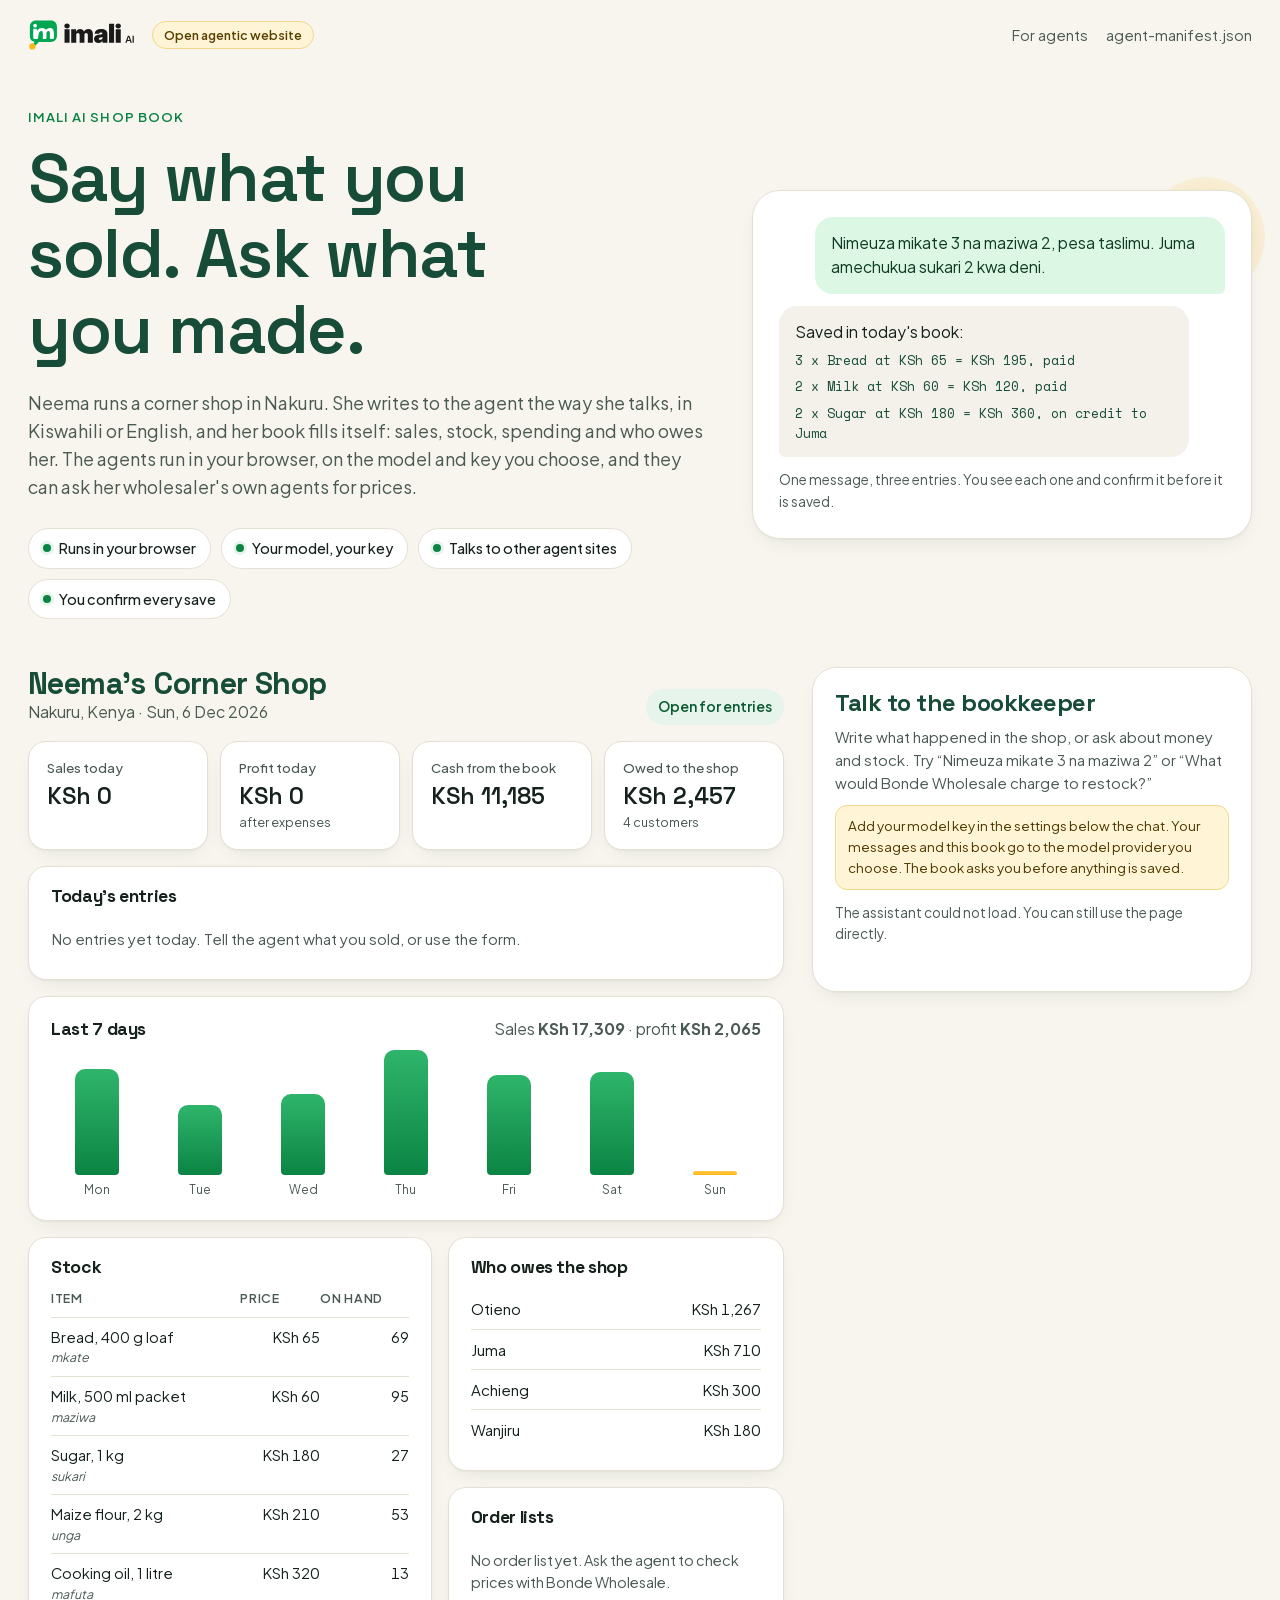
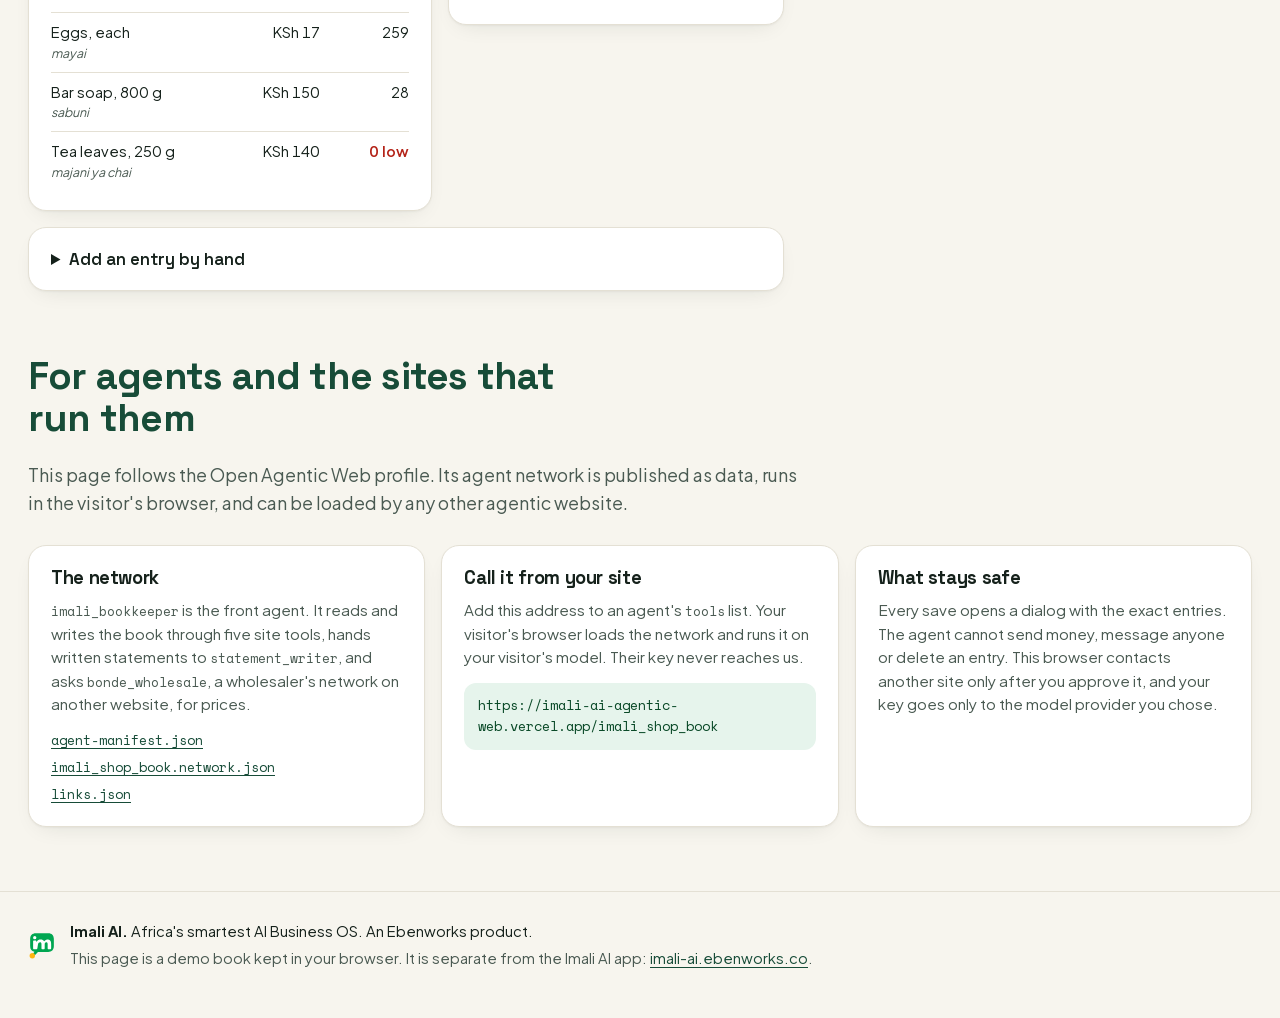
==== shop/index.html @ a7e9853b "Build the shop book and Bonde Wholesale agentic sites, tests and a conformance checker The shop's ne" ====
<!doctype html>
<html lang="en">
<head>
  <meta charset="utf-8">
  <meta name="viewport" content="width=device-width, initial-scale=1">
  <meta name="color-scheme" content="light">
  <meta name="theme-color" content="#F7F5EE">
  <title>Imali AI shop book: an open agentic website</title>
  <meta name="description" content="Keep a shop's book from plain messages in any language. The agents run in your browser with the model key you choose, and can ask other agentic websites for prices.">
  <link rel="icon" href="assets/imali-icon.svg" type="image/svg+xml">
  <link rel="preload" href="assets/fonts/space-grotesk-latin.woff2" as="font" type="font/woff2" crossorigin>
  <link rel="preload" href="assets/fonts/plus-jakarta-sans-latin.woff2" as="font" type="font/woff2" crossorigin>
  <link rel="alternate" type="application/json" href="agent-manifest.json" title="Agent network manifest">
  <link rel="stylesheet" href="styles.css">
  <script type="module" src="view.js"></script>
  <script type="module" src="site.js"></script>
</head>
<body>
  <a class="skip" href="#assistant">Skip to the agent</a>
  <header class="top">
    <a class="brand" href="https://imali-ai.ebenworks.co/" aria-label="Imali AI home">
      <img src="assets/imali-logo-horizontal.svg" alt="Imali AI" width="132" height="36">
    </a>
    <span class="chip chip-gold">Open agentic website</span>
    <nav class="top-links" aria-label="Agent files">
      <a href="#for-agents">For agents</a>
      <a href="agent-manifest.json">agent-manifest.json</a>
    </nav>
  </header>

  <main>
    <section class="hero" aria-labelledby="hero-title">
      <div class="hero-text">
        <p class="eyebrow">Imali AI shop book</p>
        <h1 id="hero-title">Say what you sold. Ask what you made.</h1>
        <p class="lead">Neema runs a corner shop in Nakuru. She writes to the agent the way she talks, in Kiswahili or English, and her book fills itself: sales, stock, spending and who owes her. The agents run in your browser, on the model and key you choose, and they can ask her wholesaler's own agents for prices.</p>
        <ul class="pills" aria-label="How it works">
          <li><span class="dot"></span>Runs in your browser</li>
          <li><span class="dot"></span>Your model, your key</li>
          <li><span class="dot"></span>Talks to other agent sites</li>
          <li><span class="dot"></span>You confirm every save</li>
        </ul>
      </div>
      <figure class="hero-card" aria-label="An example message and the entries it makes">
        <p class="bubble bubble-owner">Nimeuza mikate 3 na maziwa 2, pesa taslimu. Juma amechukua sukari 2 kwa deni.</p>
        <p class="bubble bubble-agent">Saved in today's book:<br>
          <span>3 x Bread at KSh 65 = KSh 195, paid</span>
          <span>2 x Milk at KSh 60 = KSh 120, paid</span>
          <span>2 x Sugar at KSh 180 = KSh 360, on credit to Juma</span>
        </p>
        <figcaption>One message, three entries. You see each one and confirm it before it is saved.</figcaption>
      </figure>
    </section>

    <div class="layout">
      <section id="book" class="book" aria-labelledby="book-title">
        <div class="book-head">
          <div>
            <h2 id="book-title">Neema's Corner Shop</h2>
            <p class="muted">Nakuru, Kenya · <span id="book-date">Today</span></p>
          </div>
          <p class="status" id="book-status" data-state="open">Open for entries</p>
        </div>

        <div class="stats">
          <div class="stat"><span class="label">Sales today</span><strong id="stat-sales">KSh 0</strong></div>
          <div class="stat"><span class="label">Profit today</span><strong id="stat-profit">KSh 0</strong><span class="hint">after expenses</span></div>
          <div class="stat"><span class="label">Cash from the book</span><strong id="stat-cash">KSh 0</strong></div>
          <div class="stat"><span class="label">Owed to the shop</span><strong id="stat-owed">KSh 0</strong><span class="hint" id="stat-owed-who"></span></div>
        </div>
        <a class="jump" href="#assistant">Write to the bookkeeper</a>

        <div class="panel">
          <h3>Today's entries</h3>
          <ol id="entries" class="entries" aria-live="polite"></ol>
        </div>

        <div class="panel week">
          <div class="panel-head">
            <h3>Last 7 days</h3>
            <p class="muted">Sales <strong id="week-total">KSh 0</strong> · profit <strong id="week-profit">KSh 0</strong></p>
          </div>
          <ol id="week-chart" class="chart" aria-label="Sales on each of the last 7 days"></ol>
        </div>

        <div class="split">
          <div class="panel">
            <h3>Stock</h3>
            <table class="stock">
              <thead><tr><th scope="col">Item</th><th scope="col" class="num">Price</th><th scope="col" class="num">On hand</th></tr></thead>
              <tbody id="stock-rows"></tbody>
            </table>
          </div>
          <div class="side">
            <div class="panel">
              <h3>Who owes the shop</h3>
              <ul id="owed" class="owed"></ul>
            </div>
            <div class="panel">
              <h3>Order lists</h3>
              <ul id="orders" class="orders"></ul>
            </div>
          </div>
        </div>

        <details class="panel manual">
          <summary>Add an entry by hand</summary>
          <form id="entry-form" class="entry-form" novalidate>
            <label>Kind
              <select id="f-kind" name="kind">
                <option value="sale">Sale</option>
                <option value="stock_in">Stock in</option>
                <option value="expense">Expense</option>
                <option value="debt_payment">Customer paid back</option>
              </select>
            </label>
            <label data-kinds="sale stock_in">Item <select id="f-item" name="itemId"></select></label>
            <label data-kinds="sale stock_in">Quantity <input id="f-quantity" name="quantity" type="number" min="1" max="1000" inputmode="numeric" value="1"></label>
            <label data-kinds="sale stock_in">Price each, KSh <input id="f-price" name="unitPrice" type="number" min="1" inputmode="numeric" placeholder="List price"></label>
            <label data-kinds="sale debt_payment">Customer <input id="f-customer" name="customer" type="text" maxlength="40" autocomplete="off"></label>
            <label data-kinds="sale" class="check"><input id="f-credit" name="credit" type="checkbox"> On credit</label>
            <label data-kinds="expense">Category <select id="f-category" name="category"></select></label>
            <label data-kinds="expense debt_payment">Amount, KSh <input id="f-amount" name="amount" type="number" min="1" inputmode="numeric"></label>
            <label data-kinds="expense">Note <input id="f-note" name="note" type="text" maxlength="80" autocomplete="off"></label>
            <div class="form-actions">
              <button type="submit" class="button">Save entry</button>
              <button type="button" class="button ghost" id="reset-book">Start over with the sample book</button>
            </div>
            <p id="form-message" class="form-message" role="status"></p>
          </form>
          <p class="muted small">Book version <span id="version">1</span>. The book lives in this browser only.</p>
        </details>
      </section>

      <section id="assistant" class="assistant" aria-labelledby="assistant-heading">
        <div class="assistant-intro">
          <h2 id="assistant-heading">Talk to the bookkeeper</h2>
          <p>Write what happened in the shop, or ask about money and stock. Try “Nimeuza mikate 3 na maziwa 2” or “What would Bonde Wholesale charge to restock?”</p>
          <p class="assistant-note">Add your model key in the settings below the chat. Your messages and this book go to the model provider you choose. The book asks you before anything is saved.</p>
        </div>
        <p id="assistant-status" role="status">Connecting the agent… If this message stays, the agent could not load. The book still works by hand.</p>
        <div id="agent-app">
          <div data-ns-slot="header"></div>
          <div class="assistant-panels">
            <div data-ns-slot="chat"></div>
            <div data-ns-slot="agents"></div>
          </div>
          <div data-ns-slot="settings"></div>
        </div>
      </section>
    </div>

    <section id="for-agents" class="for-agents" aria-labelledby="agents-title">
      <h2 id="agents-title">For agents and the sites that run them</h2>
      <p class="lead">This page follows the Open Agentic Web profile. Its agent network is published as data, runs in the visitor's browser, and can be loaded by any other agentic website.</p>
      <div class="cards">
        <article class="card">
          <h3>The network</h3>
          <p><code>imali_bookkeeper</code> is the front agent. It reads and writes the book through five site tools, hands written statements to <code>statement_writer</code>, and asks <code>bonde_wholesale</code>, a wholesaler's network on another website, for prices.</p>
          <ul class="file-list">
            <li><a href="agent-manifest.json">agent-manifest.json</a></li>
            <li><a href="imali_shop_book.network.json">imali_shop_book.network.json</a></li>
            <li><a href="links.json">links.json</a></li>
          </ul>
        </article>
        <article class="card">
          <h3>Call it from your site</h3>
          <p>Add this address to an agent's <code>tools</code> list. Your visitor's browser loads the network and runs it on your visitor's model. Their key never reaches us.</p>
          <pre class="snippet" id="link-snippet">https://imali-ai-agentic-web.vercel.app/imali_shop_book</pre>
        </article>
        <article class="card">
          <h3>What stays safe</h3>
          <p>Every save opens a dialog with the exact entries. The agent cannot send money, message anyone or delete an entry. This browser contacts another site only after you approve it, and your key goes only to the model provider you chose.</p>
        </article>
      </div>
    </section>
  </main>

  <footer class="foot">
    <img src="assets/imali-icon.svg" alt="" width="28" height="28">
    <p><strong>Imali AI.</strong> Africa's smartest AI Business OS. An Ebenworks product.</p>
    <p class="muted">This page is a demo book kept in your browser. It is separate from the Imali AI app: <a href="https://imali-ai.ebenworks.co/">imali-ai.ebenworks.co</a>.</p>
  </footer>
</body>
</html>
---- shop/styles.css ----
/* Imali AI shop book: light theme only. */
@font-face { font-family: "Plus Jakarta Sans"; src: url("assets/fonts/plus-jakarta-sans-latin.woff2") format("woff2"); font-weight: 200 800; font-display: swap; }
@font-face { font-family: "Space Grotesk"; src: url("assets/fonts/space-grotesk-latin.woff2") format("woff2"); font-weight: 300 700; font-display: swap; }
@font-face { font-family: "Space Mono"; src: url("assets/fonts/space-mono-400-latin.woff2") format("woff2"); font-weight: 400; font-display: swap; }

:root {
  color-scheme: light;
  --paper: #F7F5EE;
  --card: #FFFFFF;
  --ink: #15211B;
  --ink-soft: #4A5A52;
  --deep: #174C38;
  --green: #0B8443;
  --green-tint: #E6F4EC;
  --gold: #FFB612;
  --gold-tint: #FFF4D6;
  --line: #E4E0D4;
  --line-strong: #D3CDBD;
  --red: #B42318;
  --radius: 18px;
  --shadow: 0 1px 2px rgba(21, 33, 27, 0.04), 0 8px 24px -12px rgba(21, 33, 27, 0.14);
  --sans: "Plus Jakarta Sans", system-ui, -apple-system, "Segoe UI", sans-serif;
  --display: "Space Grotesk", "Plus Jakarta Sans", system-ui, sans-serif;
  --mono: "Space Mono", ui-monospace, monospace;
}

* { box-sizing: border-box; }
html { -webkit-text-size-adjust: 100%; }
body { margin: 0; background: var(--paper); color: var(--ink); font: 16px/1.55 var(--sans); }
img { max-width: 100%; }
a { color: var(--deep); text-underline-offset: 3px; }
a:hover { color: var(--green); }
h1, h2, h3 { font-family: var(--display); letter-spacing: -0.02em; line-height: 1.1; margin: 0; }
code, pre { font-family: var(--mono); font-size: 0.86em; }
.muted { color: var(--ink-soft); margin: 0; }
.small { font-size: 0.85rem; }
.skip { position: absolute; left: -9999px; }
.skip:focus { left: 16px; top: 12px; z-index: 10; background: var(--card); padding: 8px 12px; border-radius: 10px; }
:focus-visible { outline: 3px solid var(--gold); outline-offset: 2px; }

.top { display: flex; align-items: center; gap: 14px; max-width: 1280px; margin: 0 auto; padding: 18px 28px; }
.brand img { display: block; height: 34px; width: auto; }
.chip { font: 600 0.78rem/1 var(--sans); padding: 7px 11px; border-radius: 999px; white-space: nowrap; }
.chip-gold { background: var(--gold-tint); color: #5A4100; border: 1px solid #F3D88C; }
.top-links { margin-left: auto; display: flex; gap: 18px; font-size: 0.92rem; }
.top-links a { color: var(--ink-soft); text-decoration: none; }
.top-links a:hover { color: var(--deep); }

main { max-width: 1280px; margin: 0 auto; padding: 0 28px 64px; }

.hero { display: grid; grid-template-columns: minmax(0, 1.15fr) minmax(0, 0.85fr); gap: 48px; align-items: center; padding: 40px 0 48px; }
.eyebrow { font: 600 0.82rem/1 var(--sans); letter-spacing: 0.08em; text-transform: uppercase; color: var(--green); margin: 0 0 16px; }
.hero h1 { font-size: clamp(2.5rem, 5.4vw, 4.6rem); font-weight: 600; color: var(--deep); max-width: 13ch; }
.lead { font-size: 1.12rem; color: var(--ink-soft); max-width: 60ch; margin: 22px 0 0; }
.pills { list-style: none; padding: 0; margin: 28px 0 0; display: flex; flex-wrap: wrap; gap: 10px; }
.pills li { display: flex; align-items: center; gap: 8px; background: var(--card); border: 1px solid var(--line); border-radius: 999px; padding: 8px 14px; font-size: 0.9rem; font-weight: 500; }
.dot { width: 8px; height: 8px; border-radius: 50%; background: var(--green); box-shadow: 0 0 0 3px var(--green-tint); }

.hero-card { margin: 0; background: var(--card); border: 1px solid var(--line); border-radius: 28px; padding: 26px; box-shadow: var(--shadow); position: relative; }
.hero-card::before { content: ""; position: absolute; inset: -14px -14px auto auto; width: 120px; height: 120px; border-radius: 50%; background: radial-gradient(circle, rgba(255, 182, 18, 0.35), rgba(255, 182, 18, 0)); z-index: -1; }
.bubble { margin: 0 0 12px; padding: 14px 16px; border-radius: 18px; font-size: 0.98rem; max-width: 92%; }
.bubble-owner { background: #DCF7E4; border-bottom-right-radius: 6px; margin-left: auto; color: #0F3B24; }
.bubble-agent { background: #F3F1EA; border-bottom-left-radius: 6px; }
.bubble-agent span { display: block; font-family: var(--mono); font-size: 0.82rem; margin-top: 6px; color: var(--deep); }
.hero-card figcaption { font-size: 0.86rem; color: var(--ink-soft); margin-top: 6px; }

.layout { display: grid; grid-template-columns: minmax(0, 1fr) minmax(360px, 440px); gap: 28px; align-items: start; }

.book { display: grid; gap: 16px; }
.book-head { display: flex; justify-content: space-between; align-items: end; gap: 16px; flex-wrap: wrap; }
.book-head h2 { font-size: 1.9rem; color: var(--deep); }
.status { margin: 0; font-weight: 600; font-size: 0.88rem; padding: 7px 12px; border-radius: 999px; background: var(--green-tint); color: #0A5A2F; }
.status[data-state="closed"] { background: #FDECEA; color: var(--red); }

.stats { display: grid; grid-template-columns: repeat(4, minmax(0, 1fr)); gap: 12px; }
.stat { background: var(--card); border: 1px solid var(--line); border-radius: var(--radius); padding: 16px 18px; box-shadow: var(--shadow); display: flex; flex-direction: column; gap: 4px; min-width: 0; }
.stat .label { font-size: 0.82rem; color: var(--ink-soft); font-weight: 500; }
.stat strong { font: 600 1.45rem/1.15 var(--display); color: var(--ink); overflow-wrap: anywhere; }
.stat .hint { font-size: 0.78rem; color: var(--ink-soft); }

.panel { background: var(--card); border: 1px solid var(--line); border-radius: var(--radius); padding: 20px 22px; box-shadow: var(--shadow); min-width: 0; }
.panel h3 { font-size: 1.1rem; margin-bottom: 12px; }
.panel-head { display: flex; justify-content: space-between; align-items: baseline; gap: 12px; flex-wrap: wrap; margin-bottom: 8px; }
.panel-head h3 { margin: 0; }

.entries { list-style: none; margin: 0; padding: 0; display: grid; gap: 2px; max-height: 280px; overflow: auto; }
.entries li { display: grid; grid-template-columns: 52px minmax(0, 1fr); gap: 10px; padding: 9px 0; border-bottom: 1px solid var(--line); font-size: 0.94rem; }
.entries li:last-child { border-bottom: 0; }
.entries .time { font-family: var(--mono); font-size: 0.8rem; color: var(--ink-soft); padding-top: 2px; }
.empty { color: var(--ink-soft); font-size: 0.94rem; list-style: none; }
.entries li.empty { display: block; }

.chart { list-style: none; margin: 8px 0 0; padding: 0; display: grid; grid-template-columns: repeat(7, minmax(0, 1fr)); gap: 10px; height: 150px; align-items: end; }
.chart li { display: flex; flex-direction: column; align-items: center; gap: 6px; height: 100%; justify-content: end; }
.chart .bar { width: 100%; max-width: 44px; height: var(--h); background: linear-gradient(180deg, #2FB56B, var(--green)); border-radius: 10px 10px 4px 4px; }
.chart li:last-child .bar { background: linear-gradient(180deg, #FFC94D, var(--gold)); }
.chart .day { font-size: 0.75rem; color: var(--ink-soft); }

.split { display: grid; grid-template-columns: minmax(0, 1.2fr) minmax(0, 1fr); gap: 16px; align-items: start; }
.side { display: grid; gap: 16px; }
.stock { width: 100%; border-collapse: collapse; font-size: 0.92rem; }
.stock th { text-align: left; font-size: 0.78rem; text-transform: uppercase; letter-spacing: 0.06em; color: var(--ink-soft); font-weight: 600; padding: 0 0 8px; }
.stock td { padding: 8px 0; border-top: 1px solid var(--line); vertical-align: top; }
.stock .name { display: block; }
.stock .local { display: block; font-size: 0.78rem; color: var(--ink-soft); font-style: italic; }
.num { text-align: right; font-variant-numeric: tabular-nums; white-space: nowrap; }
.stock td.low { color: var(--red); font-weight: 600; }

.owed, .orders { list-style: none; margin: 0; padding: 0; }
.owed li { display: flex; justify-content: space-between; padding: 8px 0; border-top: 1px solid var(--line); font-size: 0.94rem; }
.owed li:first-child { border-top: 0; }
.orders > li { padding: 10px 0; border-top: 1px solid var(--line); font-size: 0.9rem; }
.orders > li:first-child { border-top: 0; }
.orders ul { margin: 6px 0; padding-left: 18px; }
.orders .note { font-size: 0.8rem; color: var(--ink-soft); }

.manual summary { cursor: pointer; font: 600 1.05rem var(--display); }
.entry-form { display: grid; grid-template-columns: repeat(2, minmax(0, 1fr)); gap: 12px 16px; margin-top: 16px; }
.entry-form label { display: grid; gap: 6px; font-size: 0.86rem; font-weight: 600; color: var(--ink-soft); }
.entry-form label[hidden] { display: none; }
.entry-form label.check { display: flex; align-items: center; gap: 8px; align-self: end; padding-bottom: 10px; }
.entry-form input, .entry-form select { font: 400 1rem var(--sans); color: var(--ink); padding: 10px 12px; border: 1px solid var(--line-strong); border-radius: 12px; background: #FFFEFB; width: 100%; }
.entry-form input[type="checkbox"] { width: 18px; height: 18px; accent-color: var(--green); }
.form-actions { grid-column: 1 / -1; display: flex; gap: 10px; flex-wrap: wrap; }
.button { font: 600 0.95rem var(--sans); padding: 11px 18px; border-radius: 12px; border: 1px solid var(--green); background: var(--green); color: #FFFFFF; cursor: pointer; }
.button:hover { background: #096E38; }
.button.ghost { background: transparent; color: var(--deep); border-color: var(--line-strong); }
.button.ghost:hover { background: var(--paper); }
.form-message { grid-column: 1 / -1; margin: 0; font-size: 0.92rem; min-height: 1.4em; }
.form-message[data-state="error"] { color: var(--red); }
.form-message[data-state="ok"] { color: #0A5A2F; }

/* The assistant column. */
.assistant { position: sticky; top: 16px; background: var(--card); border: 1px solid var(--line); border-radius: 24px; box-shadow: var(--shadow); padding: 22px; }
.assistant-intro h2 { font-size: 1.5rem; color: var(--deep); }
.assistant-intro p { margin: 10px 0 0; font-size: 0.93rem; color: var(--ink-soft); }
.assistant-note { font-size: 0.84rem !important; background: var(--gold-tint); border: 1px solid #F3D88C; color: #4F3900 !important; padding: 10px 12px; border-radius: 12px; }
#assistant-status { font-size: 0.86rem; color: var(--ink-soft); margin: 12px 0 0; }

#agent-app {
  --ns-font: var(--sans);
  --ns-bg: #FFFFFF;
  --ns-fg: #15211B;
  --ns-primary: #0B8443;
  --ns-accent: #0B8443;
  --ns-border: #E4E0D4;
  --ns-panelbg: #FFFFFF;
  --ns-msgbg: #F3F1EA;
  --ns-muted: #4A5A52;
  margin-top: 12px;
}
.assistant-panels { display: grid; grid-template-columns: minmax(0, 1fr); gap: 12px; margin-top: 12px; }
#agent-app.ns-composed-app [data-ns-slot="chat"] { height: 560px; }
#agent-app .ns-chat { background: var(--ns-bg); }
#agent-app input[type="checkbox"], #agent-app input[type="radio"] { width: auto; }
#agent-app .ns-header { flex-wrap: wrap; }
#agent-app .ns-settings-body label { margin: 4px 0; font-weight: 400; }
#agent-app .ns-w-label { font-family: inherit; }
#agent-app .ns-widget label { margin: 0; }
#agent-app .ns-w-radio label, #agent-app .ns-w-multi label, #agent-app .ns-w-toggle { font-weight: 400; }
#agent-app .ns-w-toggle { font-size: 13px; }
#agent-app button { margin: 0; }
#agent-app .ns-w-choice { color: var(--ns-fg); }
#agent-app .ns-devtoggle:not(.on):hover, #agent-app .ns-modal-close:hover { background: transparent; }
#agent-app .ns-w-choice:disabled:hover { background: #FAFBFC; }

body > dialog h2 { margin: 0 0 12px; font: 600 1.3rem var(--display); color: var(--deep); }
body > dialog button + button { margin-left: 8px; }
.assistant-review { max-width: 600px; width: calc(100% - 32px); max-height: 85vh; overflow: auto; border: 1px solid var(--line); border-radius: 22px; padding: 26px; font: 16px/1.5 var(--sans); color: var(--ink); box-shadow: 0 30px 80px -20px rgba(21, 33, 27, 0.35); }
.assistant-review::backdrop { background: rgba(247, 245, 238, 0.82); backdrop-filter: blur(3px); }
.assistant-review dl { display: grid; grid-template-columns: fit-content(40%) 1fr; gap: 6px 16px; margin: 14px 0; padding: 14px 16px; background: var(--paper); border-radius: 14px; }
.assistant-review dt { font-weight: 600; font-size: 0.9rem; }
.assistant-review dd { margin: 0; overflow-wrap: anywhere; font-size: 0.92rem; }
.assistant-review details { margin: 12px 0 18px; font-size: 0.86rem; }
.assistant-review pre { white-space: pre-wrap; overflow-wrap: anywhere; background: var(--paper); padding: 10px; border-radius: 10px; }
.assistant-review button { font: 600 0.95rem var(--sans); padding: 11px 18px; border-radius: 12px; border: 1px solid var(--green); background: var(--green); color: #FFFFFF; cursor: pointer; }
.assistant-review .assistant-decline { background: transparent; color: var(--deep); border: 1px solid var(--line-strong); }

.for-agents { margin-top: 64px; }
.for-agents h2 { font-size: clamp(1.7rem, 3vw, 2.4rem); color: var(--deep); max-width: 22ch; }
.cards { display: grid; grid-template-columns: repeat(3, minmax(0, 1fr)); gap: 16px; margin-top: 28px; }
.card { background: var(--card); border: 1px solid var(--line); border-radius: var(--radius); padding: 22px; box-shadow: var(--shadow); min-width: 0; }
.card h3 { font-size: 1.15rem; margin-bottom: 10px; }
.card p { margin: 0; color: var(--ink-soft); font-size: 0.95rem; }
.file-list { margin: 14px 0 0; padding: 0; list-style: none; display: grid; gap: 6px; font-family: var(--mono); font-size: 0.84rem; }
.snippet { margin: 14px 0 0; padding: 12px 14px; background: var(--green-tint); color: #0A4A28; border-radius: 12px; white-space: pre-wrap; overflow-wrap: anywhere; }

.foot { max-width: 1280px; margin: 0 auto; padding: 28px 28px 48px; border-top: 1px solid var(--line); display: grid; grid-template-columns: auto 1fr; gap: 4px 14px; align-items: center; font-size: 0.92rem; }
.foot img { grid-row: span 2; }
.foot p { margin: 0; }

.jump { display: none; }
@media (max-width: 1080px) {
  .jump { display: block; text-align: center; font-weight: 600; padding: 13px 16px; border-radius: 14px; background: var(--green); color: #FFFFFF; text-decoration: none; }
  .jump:hover { color: #FFFFFF; background: #096E38; }
  .layout { grid-template-columns: minmax(0, 1fr); }
  .assistant { position: static; }
  .cards { grid-template-columns: minmax(0, 1fr); }
}
@media (max-width: 760px) {
  .top { padding: 14px 18px; flex-wrap: wrap; }
  .top-links { display: none; }
  main { padding: 0 16px 48px; }
  .hero { grid-template-columns: minmax(0, 1fr); gap: 28px; padding: 16px 0 32px; }
  .lead { font-size: 1.02rem; }
  .stats { grid-template-columns: repeat(2, minmax(0, 1fr)); }
  .split { grid-template-columns: minmax(0, 1fr); }
  .entry-form { grid-template-columns: minmax(0, 1fr); }
  .assistant { padding: 18px 16px; border-radius: 20px; }
  #agent-app.ns-composed-app [data-ns-slot="chat"] { height: 520px; }
  .foot { padding: 24px 16px 40px; }
}
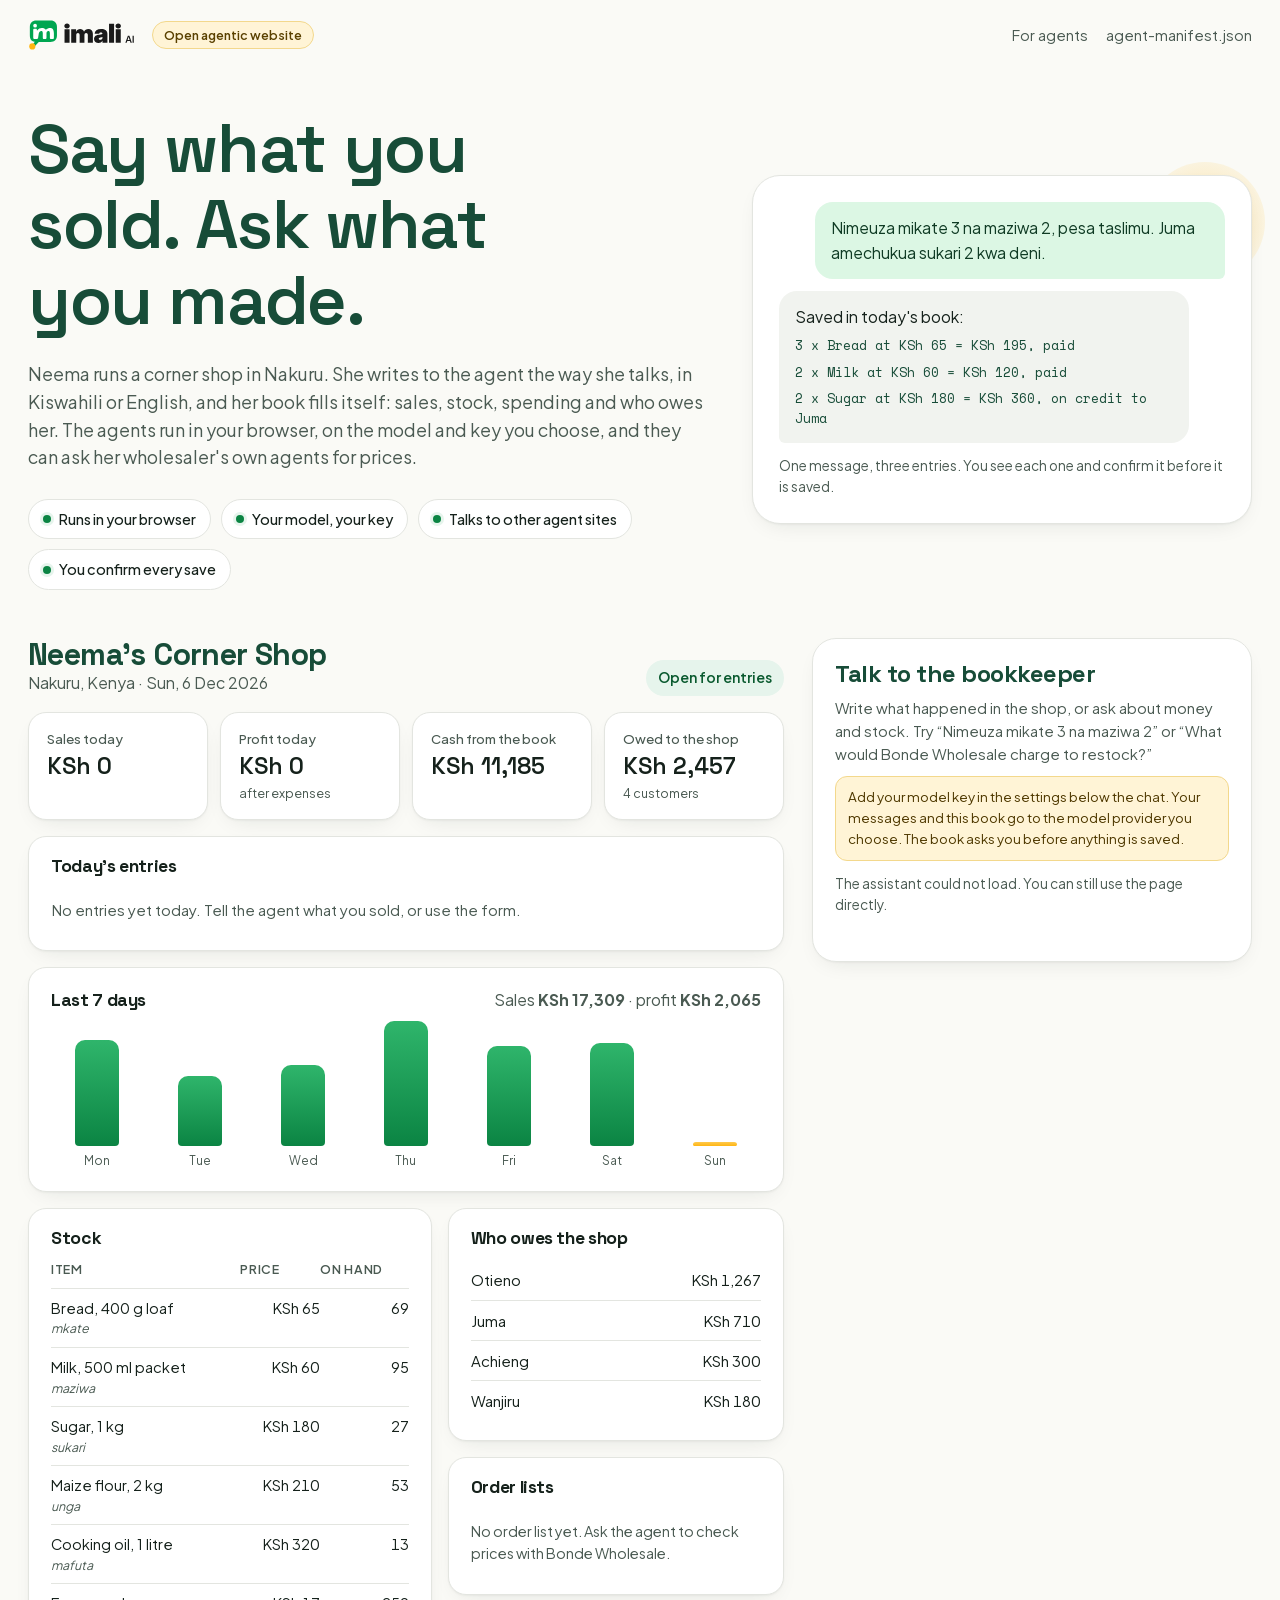
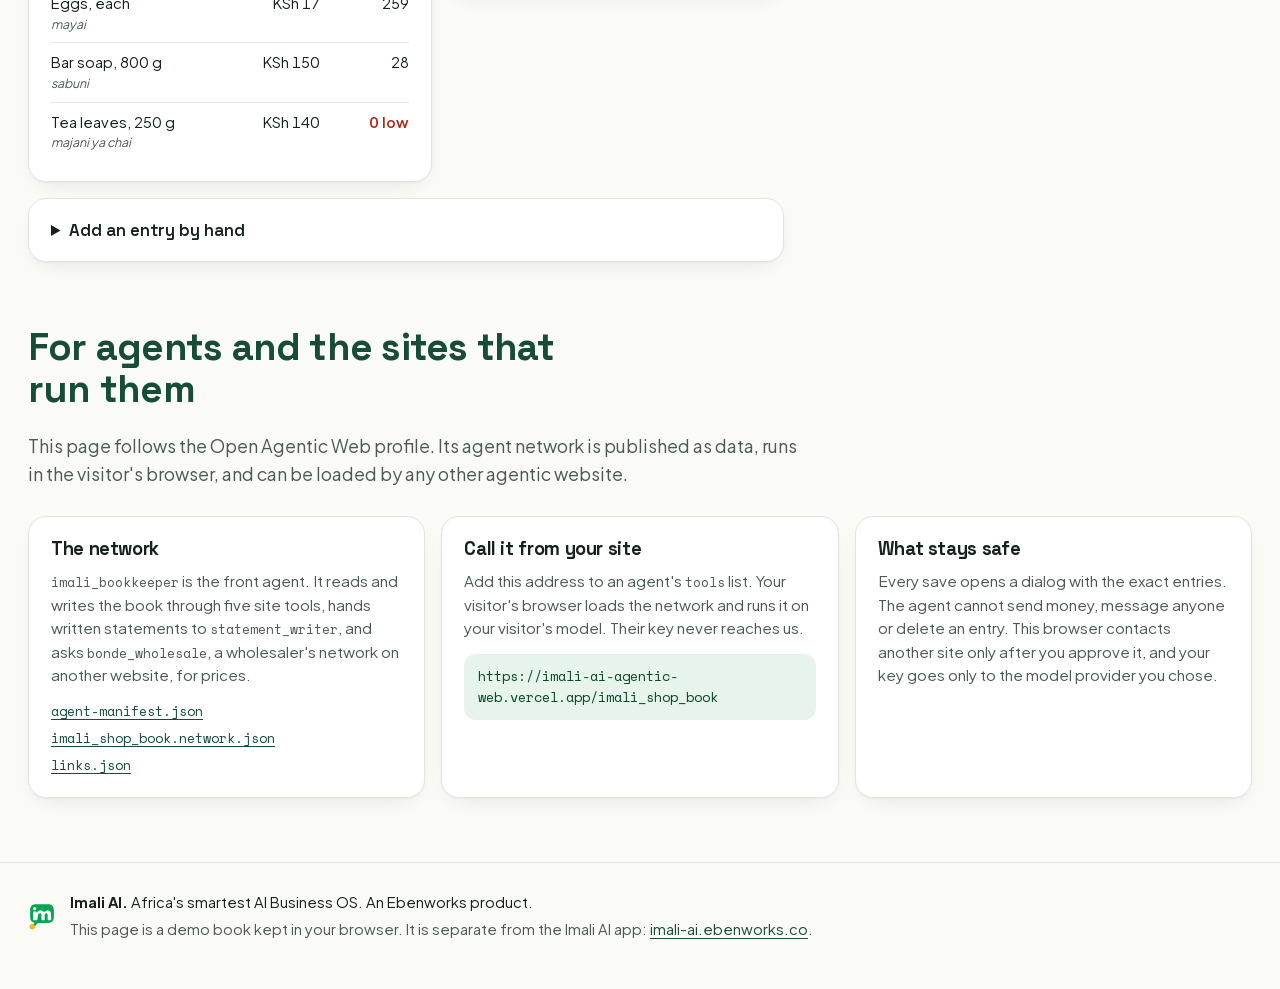
==== commit 718b9e2a: "Shop page on the brand book's paper (#FAFAF6) with neutral lines, and no label above the headline" ====
--- a/shop/index.html
+++ b/shop/index.html
@@ -4,7 +4,7 @@
   <meta charset="utf-8">
   <meta name="viewport" content="width=device-width, initial-scale=1">
   <meta name="color-scheme" content="light">
-  <meta name="theme-color" content="#F7F5EE">
+  <meta name="theme-color" content="#FAFAF6">
   <title>Imali AI shop book: an open agentic website</title>
   <meta name="description" content="Keep a shop's book from plain messages in any language. The agents run in your browser with the model key you choose, and can ask other agentic websites for prices.">
   <link rel="icon" href="assets/imali-icon.svg" type="image/svg+xml">
@@ -31,7 +31,6 @@
   <main>
     <section class="hero" aria-labelledby="hero-title">
       <div class="hero-text">
-        <p class="eyebrow">Imali AI shop book</p>
         <h1 id="hero-title">Say what you sold. Ask what you made.</h1>
         <p class="lead">Neema runs a corner shop in Nakuru. She writes to the agent the way she talks, in Kiswahili or English, and her book fills itself: sales, stock, spending and who owes her. The agents run in your browser, on the model and key you choose, and they can ask her wholesaler's own agents for prices.</p>
         <ul class="pills" aria-label="How it works">
--- a/shop/styles.css
+++ b/shop/styles.css
@@ -5,7 +5,7 @@
 
 :root {
   color-scheme: light;
-  --paper: #F7F5EE;
+  --paper: #FAFAF6;
   --card: #FFFFFF;
   --ink: #15211B;
   --ink-soft: #4A5A52;
@@ -14,8 +14,8 @@
   --green-tint: #E6F4EC;
   --gold: #FFB612;
   --gold-tint: #FFF4D6;
-  --line: #E4E0D4;
-  --line-strong: #D3CDBD;
+  --line: #E3E5E0;
+  --line-strong: #CDD1CA;
   --red: #B42318;
   --radius: 18px;
   --shadow: 0 1px 2px rgba(21, 33, 27, 0.04), 0 8px 24px -12px rgba(21, 33, 27, 0.14);
@@ -49,7 +49,6 @@
 main { max-width: 1280px; margin: 0 auto; padding: 0 28px 64px; }
 
 .hero { display: grid; grid-template-columns: minmax(0, 1.15fr) minmax(0, 0.85fr); gap: 48px; align-items: center; padding: 40px 0 48px; }
-.eyebrow { font: 600 0.82rem/1 var(--sans); letter-spacing: 0.08em; text-transform: uppercase; color: var(--green); margin: 0 0 16px; }
 .hero h1 { font-size: clamp(2.5rem, 5.4vw, 4.6rem); font-weight: 600; color: var(--deep); max-width: 13ch; }
 .lead { font-size: 1.12rem; color: var(--ink-soft); max-width: 60ch; margin: 22px 0 0; }
 .pills { list-style: none; padding: 0; margin: 28px 0 0; display: flex; flex-wrap: wrap; gap: 10px; }
@@ -60,7 +59,7 @@
 .hero-card::before { content: ""; position: absolute; inset: -14px -14px auto auto; width: 120px; height: 120px; border-radius: 50%; background: radial-gradient(circle, rgba(255, 182, 18, 0.35), rgba(255, 182, 18, 0)); z-index: -1; }
 .bubble { margin: 0 0 12px; padding: 14px 16px; border-radius: 18px; font-size: 0.98rem; max-width: 92%; }
 .bubble-owner { background: #DCF7E4; border-bottom-right-radius: 6px; margin-left: auto; color: #0F3B24; }
-.bubble-agent { background: #F3F1EA; border-bottom-left-radius: 6px; }
+.bubble-agent { background: #F1F3EF; border-bottom-left-radius: 6px; }
 .bubble-agent span { display: block; font-family: var(--mono); font-size: 0.82rem; margin-top: 6px; color: var(--deep); }
 .hero-card figcaption { font-size: 0.86rem; color: var(--ink-soft); margin-top: 6px; }
 
@@ -119,7 +118,7 @@
 .entry-form label { display: grid; gap: 6px; font-size: 0.86rem; font-weight: 600; color: var(--ink-soft); }
 .entry-form label[hidden] { display: none; }
 .entry-form label.check { display: flex; align-items: center; gap: 8px; align-self: end; padding-bottom: 10px; }
-.entry-form input, .entry-form select { font: 400 1rem var(--sans); color: var(--ink); padding: 10px 12px; border: 1px solid var(--line-strong); border-radius: 12px; background: #FFFEFB; width: 100%; }
+.entry-form input, .entry-form select { font: 400 1rem var(--sans); color: var(--ink); padding: 10px 12px; border: 1px solid var(--line-strong); border-radius: 12px; background: #FFFFFF; width: 100%; }
 .entry-form input[type="checkbox"] { width: 18px; height: 18px; accent-color: var(--green); }
 .form-actions { grid-column: 1 / -1; display: flex; gap: 10px; flex-wrap: wrap; }
 .button { font: 600 0.95rem var(--sans); padding: 11px 18px; border-radius: 12px; border: 1px solid var(--green); background: var(--green); color: #FFFFFF; cursor: pointer; }
@@ -143,9 +142,9 @@
   --ns-fg: #15211B;
   --ns-primary: #0B8443;
   --ns-accent: #0B8443;
-  --ns-border: #E4E0D4;
+  --ns-border: #E3E5E0;
   --ns-panelbg: #FFFFFF;
-  --ns-msgbg: #F3F1EA;
+  --ns-msgbg: #F1F3EF;
   --ns-muted: #4A5A52;
   margin-top: 12px;
 }
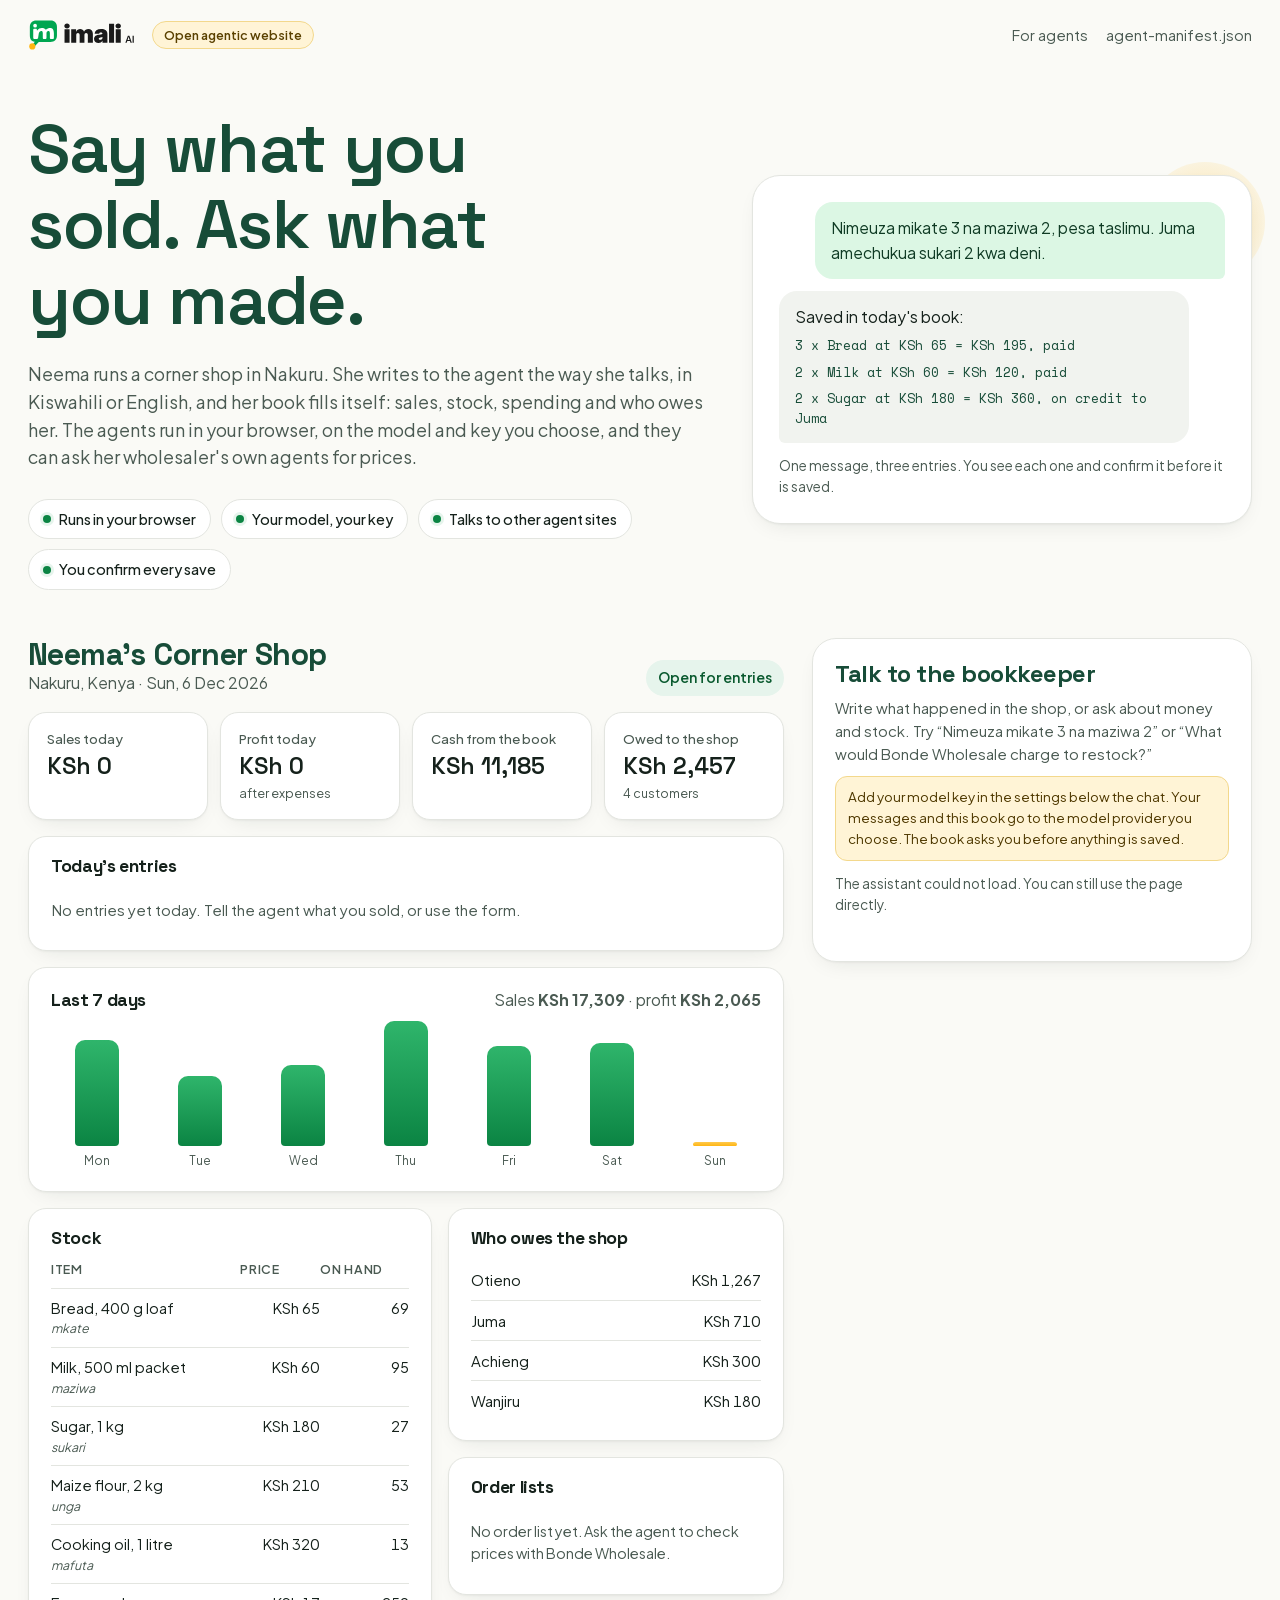
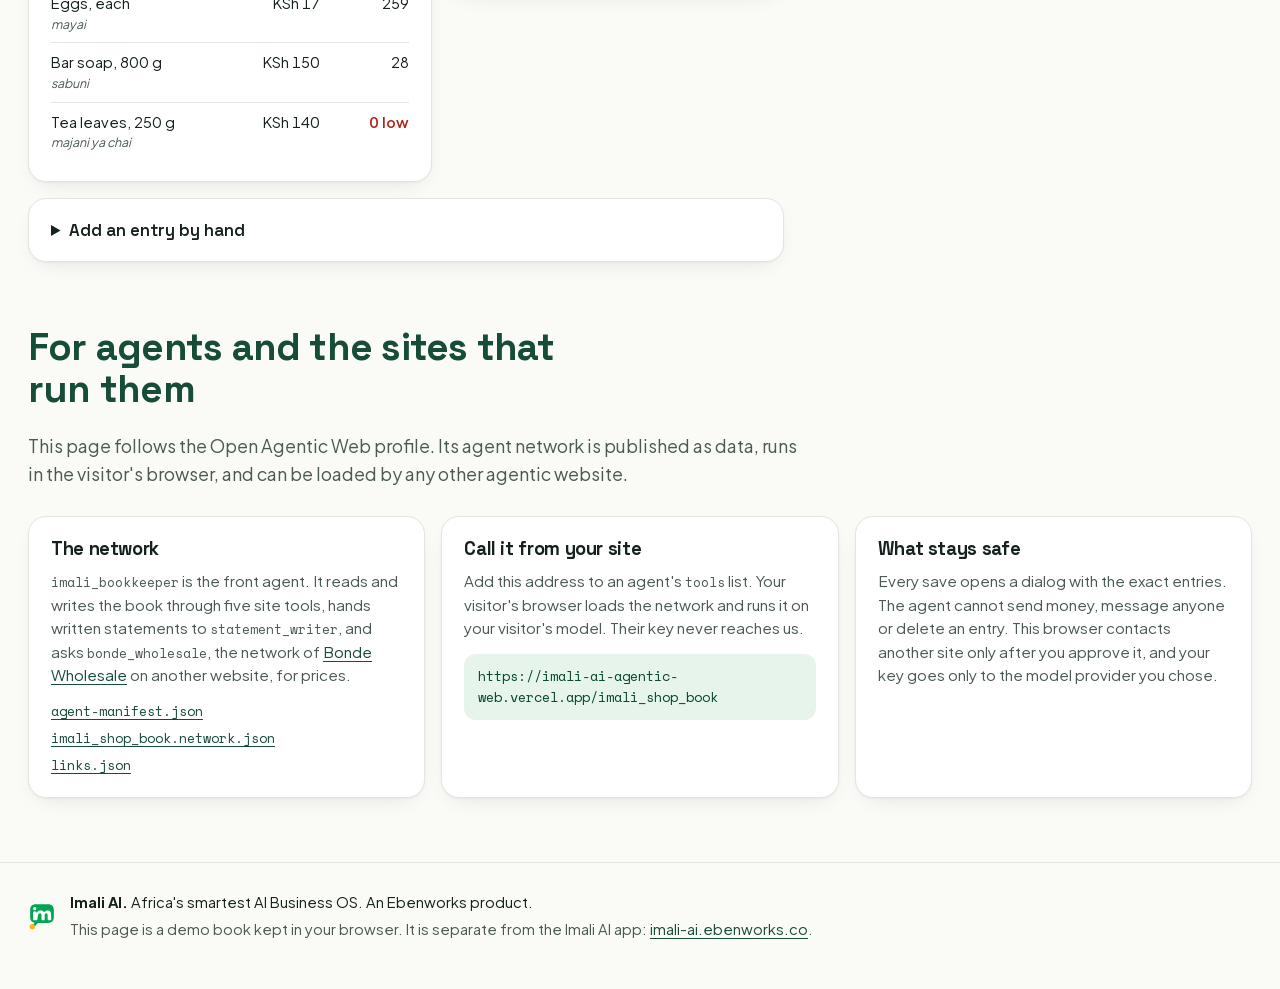
==== commit 17fbe5af: "Move to the challenge's 13 Nov runtime and linking: partner named by URL, peer and partner rules, ac" ====
--- a/shop/index.html
+++ b/shop/index.html
@@ -155,7 +155,7 @@
       <div class="cards">
         <article class="card">
           <h3>The network</h3>
-          <p><code>imali_bookkeeper</code> is the front agent. It reads and writes the book through five site tools, hands written statements to <code>statement_writer</code>, and asks <code>bonde_wholesale</code>, a wholesaler's network on another website, for prices.</p>
+          <p><code>imali_bookkeeper</code> is the front agent. It reads and writes the book through five site tools, hands written statements to <code>statement_writer</code>, and asks <code>bonde_wholesale</code>, the network of <a href="https://imali-ai-agentic-supplier.vercel.app/" data-partner="bonde_wholesale">Bonde Wholesale</a> on another website, for prices.</p>
           <ul class="file-list">
             <li><a href="agent-manifest.json">agent-manifest.json</a></li>
             <li><a href="imali_shop_book.network.json">imali_shop_book.network.json</a></li>
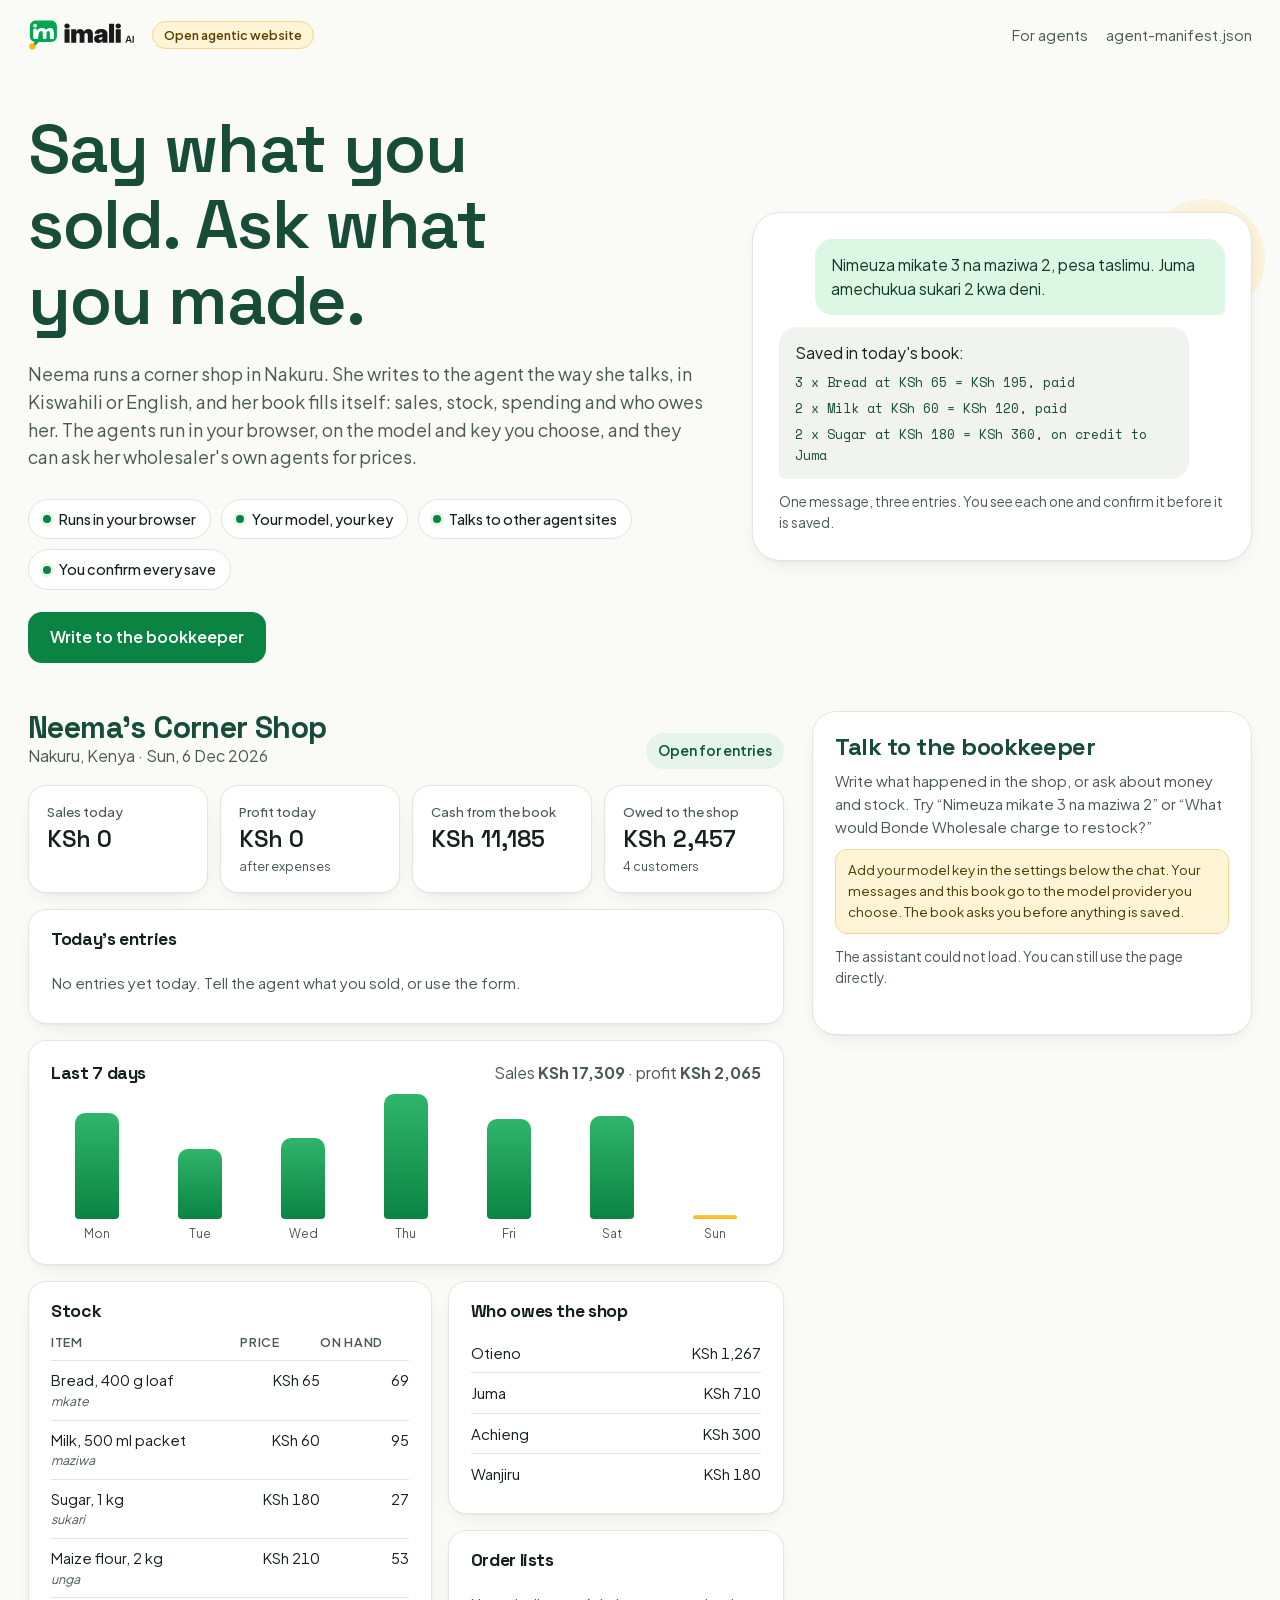
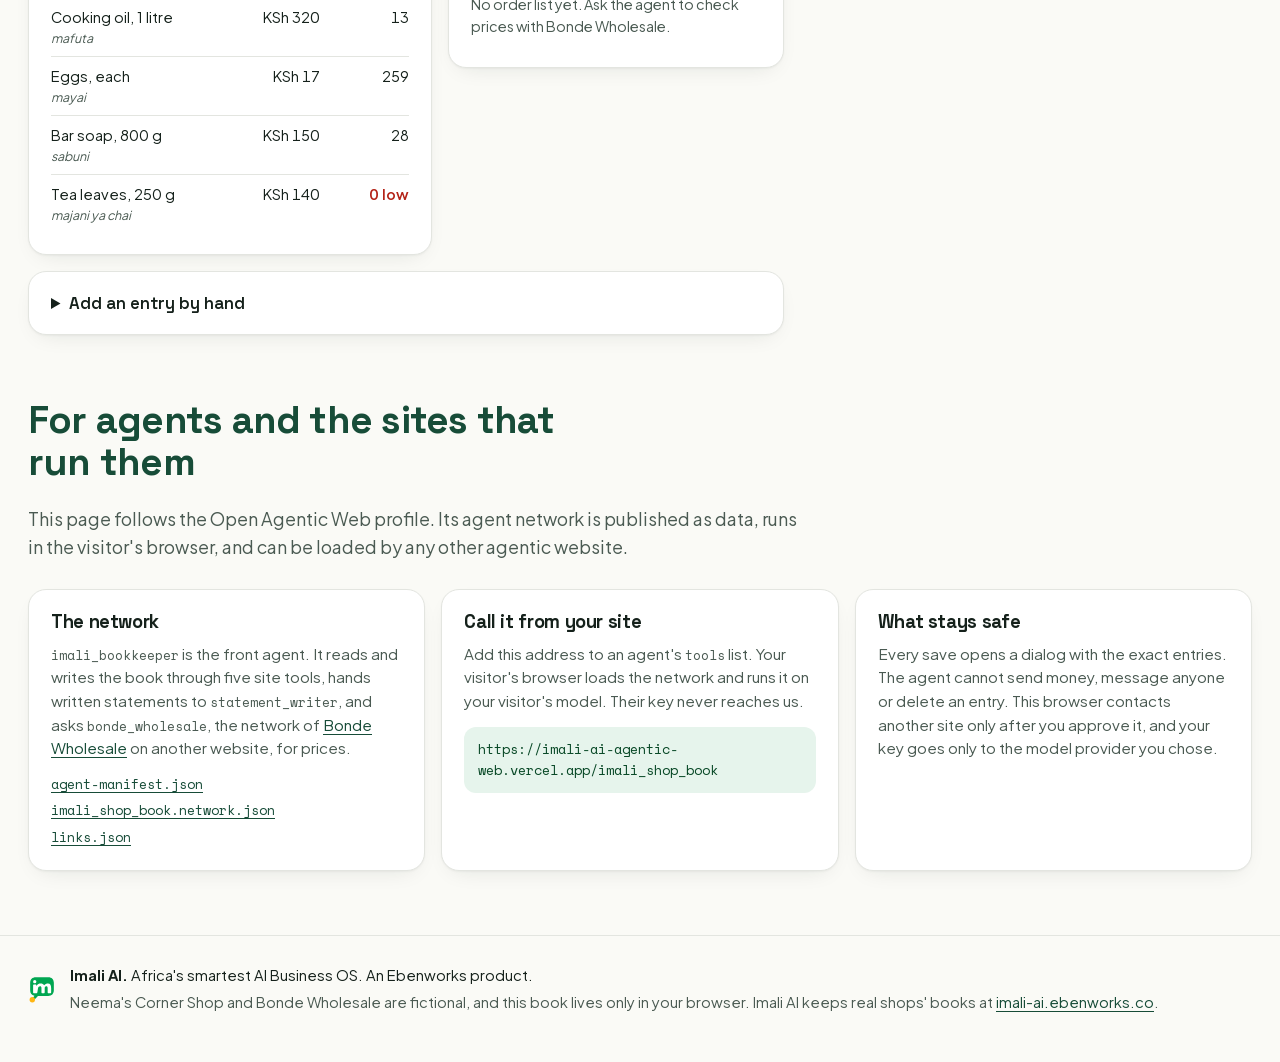
==== commit 169ed2c7: "Copy check fixes: no demo label in the footer, the bookkeeper button on the first screen, the day ch" ====
--- a/shop/index.html
+++ b/shop/index.html
@@ -39,6 +39,7 @@
           <li><span class="dot"></span>Talks to other agent sites</li>
           <li><span class="dot"></span>You confirm every save</li>
         </ul>
+        <a class="jump" href="#assistant">Write to the bookkeeper</a>
       </div>
       <figure class="hero-card" aria-label="An example message and the entries it makes">
         <p class="bubble bubble-owner">Nimeuza mikate 3 na maziwa 2, pesa taslimu. Juma amechukua sukari 2 kwa deni.</p>
@@ -67,8 +68,6 @@
           <div class="stat"><span class="label">Cash from the book</span><strong id="stat-cash">KSh 0</strong></div>
           <div class="stat"><span class="label">Owed to the shop</span><strong id="stat-owed">KSh 0</strong><span class="hint" id="stat-owed-who"></span></div>
         </div>
-        <a class="jump" href="#assistant">Write to the bookkeeper</a>
-
         <div class="panel">
           <h3>Today's entries</h3>
           <ol id="entries" class="entries" aria-live="polite"></ol>
@@ -79,7 +78,7 @@
             <h3>Last 7 days</h3>
             <p class="muted">Sales <strong id="week-total">KSh 0</strong> · profit <strong id="week-profit">KSh 0</strong></p>
           </div>
-          <ol id="week-chart" class="chart" aria-label="Sales on each of the last 7 days"></ol>
+          <div id="week-chart" class="chart" role="img" aria-label="Bar chart of sales on each of the last 7 days"></div>
         </div>
 
         <div class="split">
@@ -178,7 +177,7 @@
   <footer class="foot">
     <img src="assets/imali-icon.svg" alt="" width="28" height="28">
     <p><strong>Imali AI.</strong> Africa's smartest AI Business OS. An Ebenworks product.</p>
-    <p class="muted">This page is a demo book kept in your browser. It is separate from the Imali AI app: <a href="https://imali-ai.ebenworks.co/">imali-ai.ebenworks.co</a>.</p>
+    <p class="muted">Neema's Corner Shop and Bonde Wholesale are fictional, and this book lives only in your browser. Imali AI keeps real shops' books at <a href="https://imali-ai.ebenworks.co/">imali-ai.ebenworks.co</a>.</p>
   </footer>
 </body>
 </html>
--- a/shop/styles.css
+++ b/shop/styles.css
@@ -90,9 +90,9 @@
 .entries li.empty { display: block; }
 
 .chart { list-style: none; margin: 8px 0 0; padding: 0; display: grid; grid-template-columns: repeat(7, minmax(0, 1fr)); gap: 10px; height: 150px; align-items: end; }
-.chart li { display: flex; flex-direction: column; align-items: center; gap: 6px; height: 100%; justify-content: end; }
+.chart > div { display: flex; flex-direction: column; align-items: center; gap: 6px; height: 100%; justify-content: end; }
 .chart .bar { width: 100%; max-width: 44px; height: var(--h); background: linear-gradient(180deg, #2FB56B, var(--green)); border-radius: 10px 10px 4px 4px; }
-.chart li:last-child .bar { background: linear-gradient(180deg, #FFC94D, var(--gold)); }
+.chart > div:last-child .bar { background: linear-gradient(180deg, #FFC94D, var(--gold)); }
 .chart .day { font-size: 0.75rem; color: var(--ink-soft); }
 
 .split { display: grid; grid-template-columns: minmax(0, 1.2fr) minmax(0, 1fr); gap: 16px; align-items: start; }
@@ -188,10 +188,9 @@
 .foot img { grid-row: span 2; }
 .foot p { margin: 0; }
 
-.jump { display: none; }
+.jump { display: inline-block; margin-top: 22px; text-align: center; font-weight: 600; padding: 13px 22px; border-radius: 14px; background: var(--green); color: #FFFFFF; text-decoration: none; }
+.jump:hover { color: #FFFFFF; background: #096E38; }
 @media (max-width: 1080px) {
-  .jump { display: block; text-align: center; font-weight: 600; padding: 13px 16px; border-radius: 14px; background: var(--green); color: #FFFFFF; text-decoration: none; }
-  .jump:hover { color: #FFFFFF; background: #096E38; }
   .layout { grid-template-columns: minmax(0, 1fr); }
   .assistant { position: static; }
   .cards { grid-template-columns: minmax(0, 1fr); }
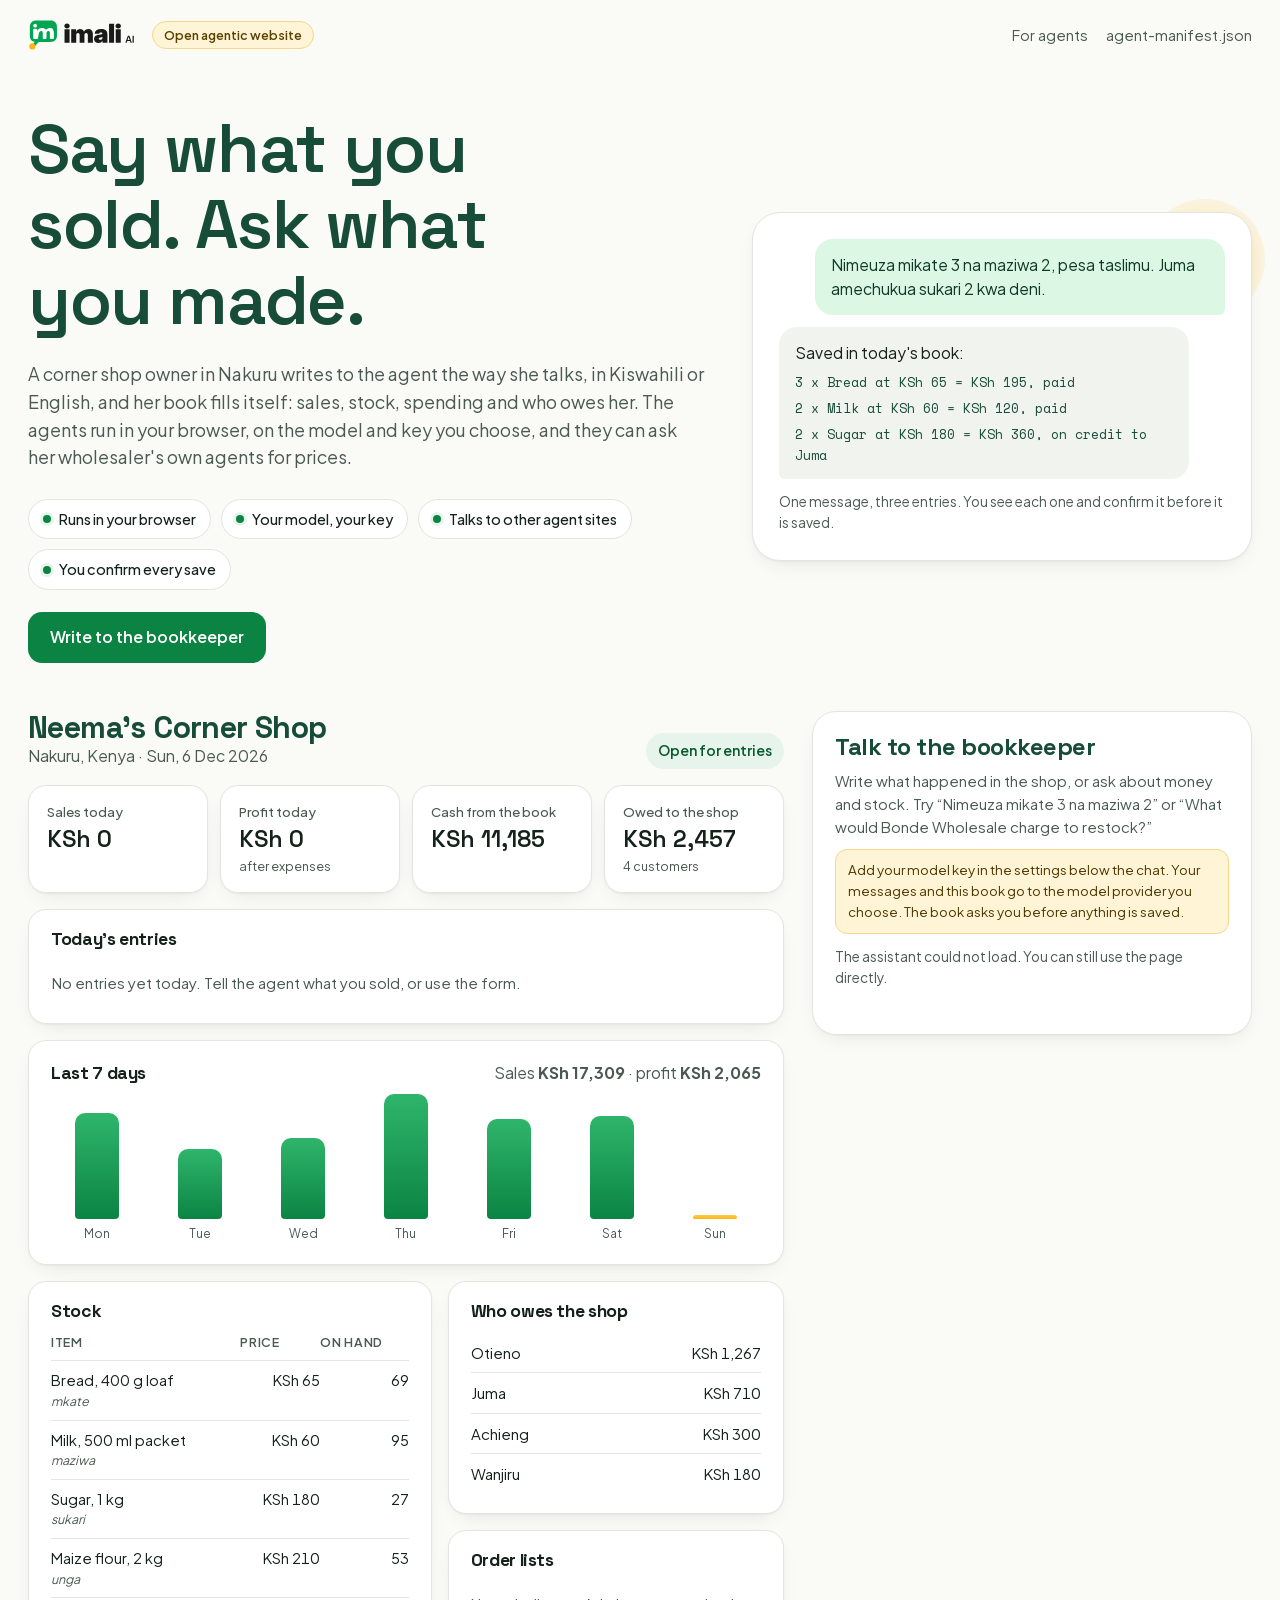
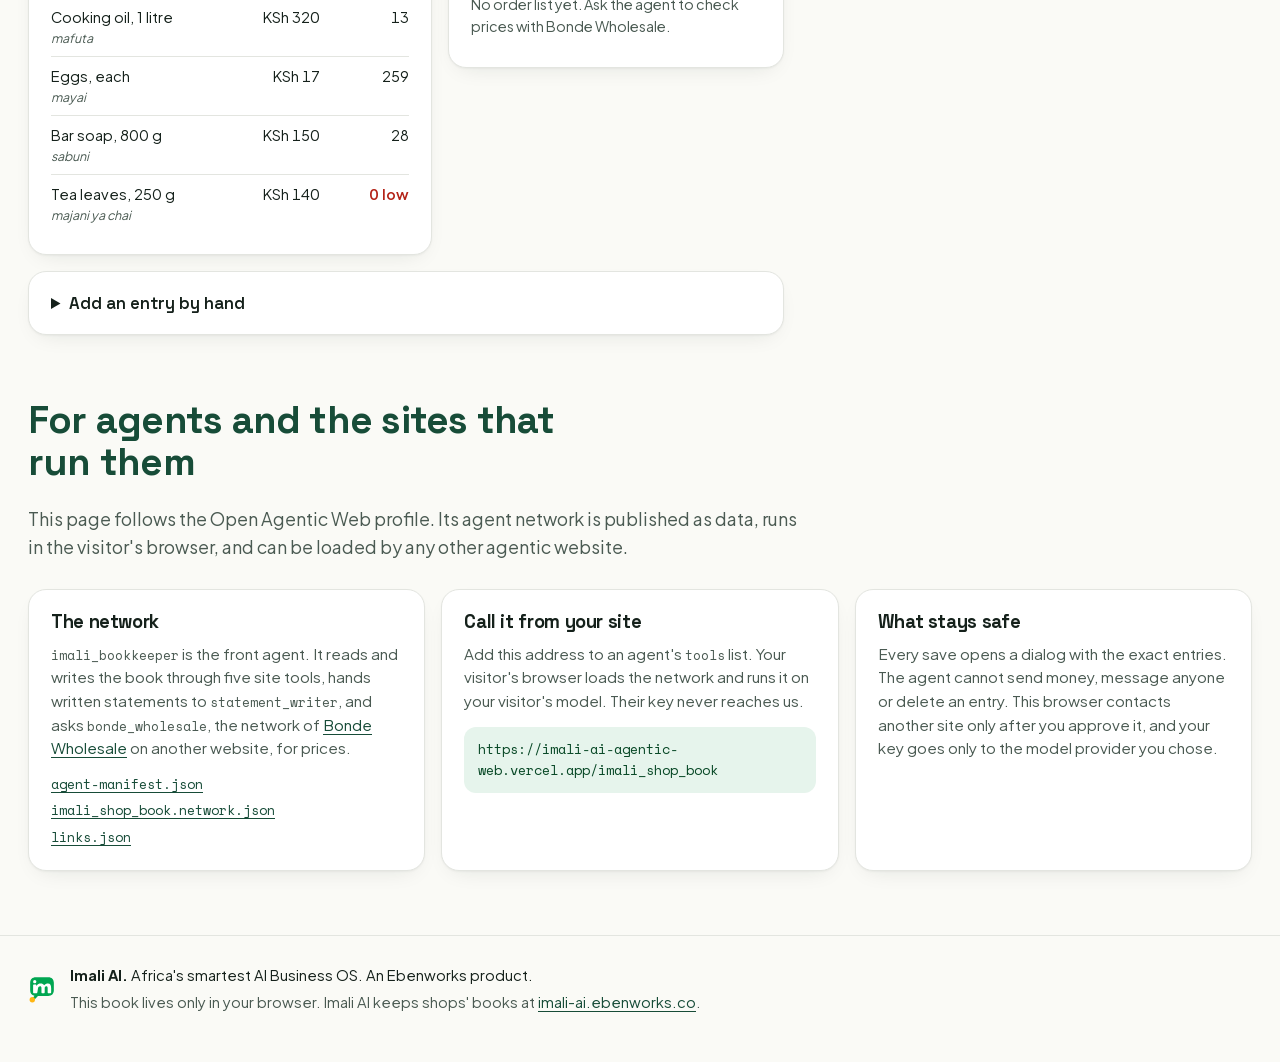
==== commit dcf8942e: "No label on the page or the network says the shop is made up (SO-52); the hero tells it as a Nakuru " ====
--- a/shop/index.html
+++ b/shop/index.html
@@ -32,7 +32,7 @@
     <section class="hero" aria-labelledby="hero-title">
       <div class="hero-text">
         <h1 id="hero-title">Say what you sold. Ask what you made.</h1>
-        <p class="lead">Neema runs a corner shop in Nakuru. She writes to the agent the way she talks, in Kiswahili or English, and her book fills itself: sales, stock, spending and who owes her. The agents run in your browser, on the model and key you choose, and they can ask her wholesaler's own agents for prices.</p>
+        <p class="lead">A corner shop owner in Nakuru writes to the agent the way she talks, in Kiswahili or English, and her book fills itself: sales, stock, spending and who owes her. The agents run in your browser, on the model and key you choose, and they can ask her wholesaler's own agents for prices.</p>
         <ul class="pills" aria-label="How it works">
           <li><span class="dot"></span>Runs in your browser</li>
           <li><span class="dot"></span>Your model, your key</li>
@@ -122,7 +122,7 @@
             <label data-kinds="expense">Note <input id="f-note" name="note" type="text" maxlength="80" autocomplete="off"></label>
             <div class="form-actions">
               <button type="submit" class="button">Save entry</button>
-              <button type="button" class="button ghost" id="reset-book">Start over with the sample book</button>
+              <button type="button" class="button ghost" id="reset-book">Start the book again</button>
             </div>
             <p id="form-message" class="form-message" role="status"></p>
           </form>
@@ -177,7 +177,7 @@
   <footer class="foot">
     <img src="assets/imali-icon.svg" alt="" width="28" height="28">
     <p><strong>Imali AI.</strong> Africa's smartest AI Business OS. An Ebenworks product.</p>
-    <p class="muted">Neema's Corner Shop and Bonde Wholesale are fictional, and this book lives only in your browser. Imali AI keeps real shops' books at <a href="https://imali-ai.ebenworks.co/">imali-ai.ebenworks.co</a>.</p>
+    <p class="muted">This book lives only in your browser. Imali AI keeps shops' books at <a href="https://imali-ai.ebenworks.co/">imali-ai.ebenworks.co</a>.</p>
   </footer>
 </body>
 </html>
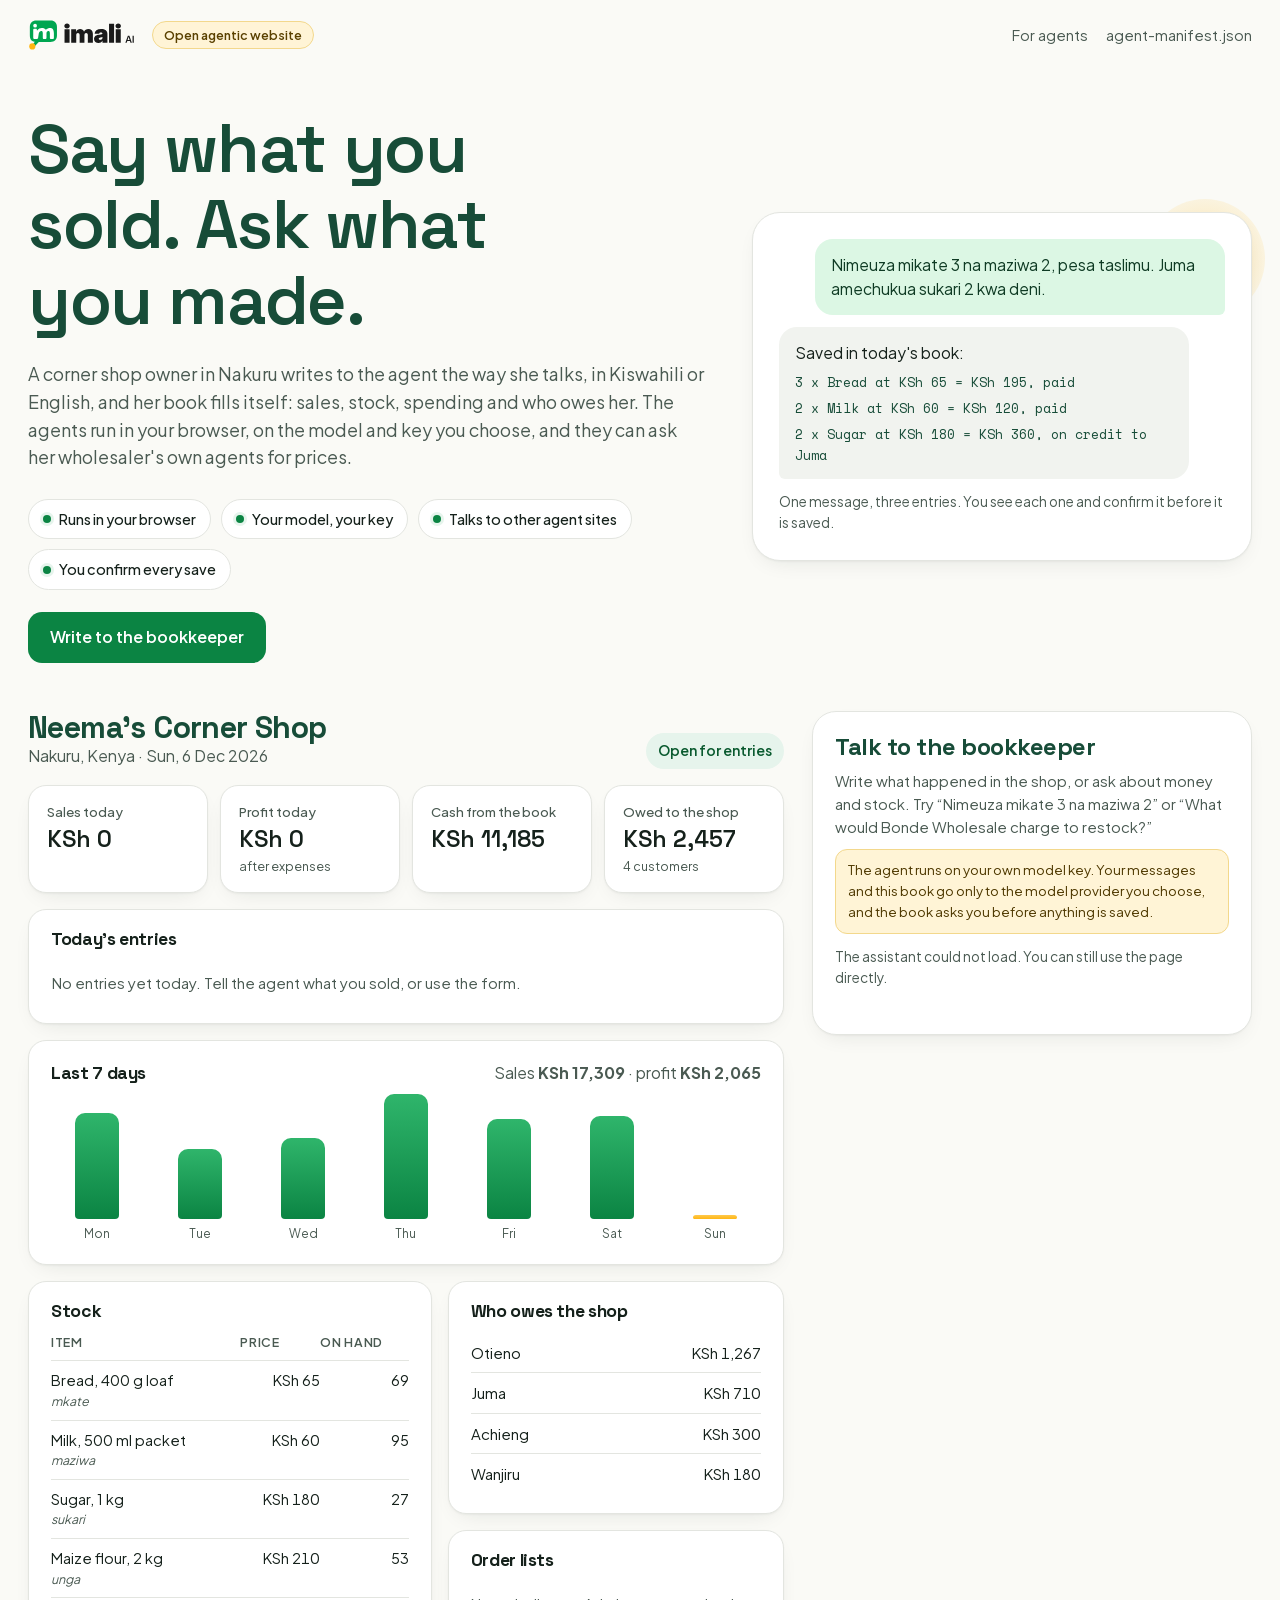
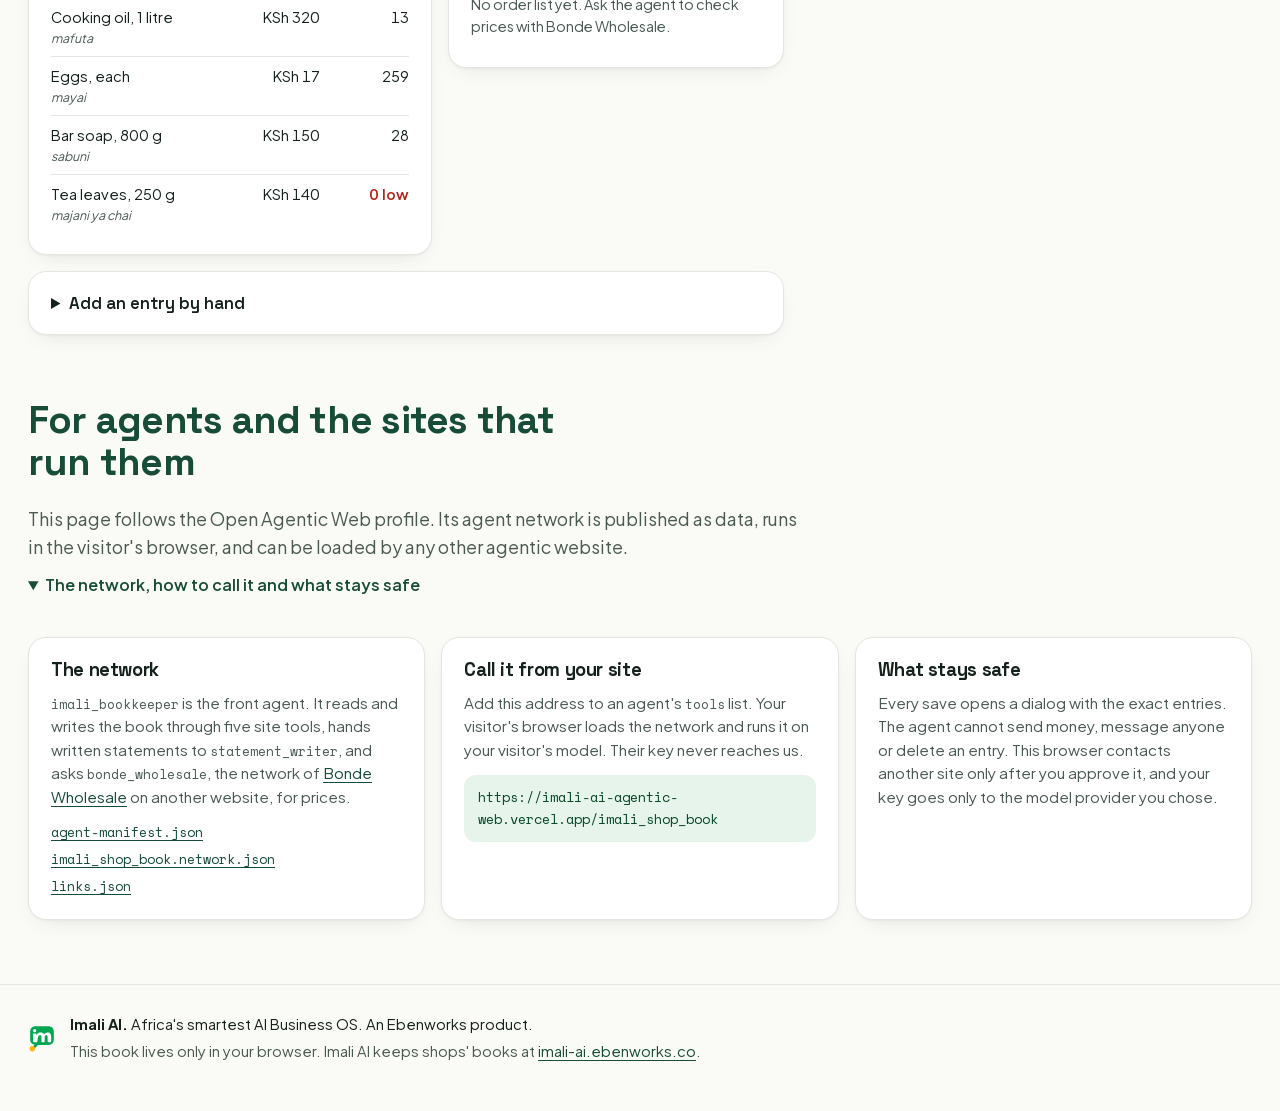
==== commit d6b721b2: "Shorter phone page: one key instruction from the page, developer cards folded on phones, no hero exa" ====
--- a/shop/index.html
+++ b/shop/index.html
@@ -134,7 +134,7 @@
         <div class="assistant-intro">
           <h2 id="assistant-heading">Talk to the bookkeeper</h2>
           <p>Write what happened in the shop, or ask about money and stock. Try “Nimeuza mikate 3 na maziwa 2” or “What would Bonde Wholesale charge to restock?”</p>
-          <p class="assistant-note">Add your model key in the settings below the chat. Your messages and this book go to the model provider you choose. The book asks you before anything is saved.</p>
+          <p class="assistant-note">The agent runs on your own model key. Your messages and this book go only to the model provider you choose, and the book asks you before anything is saved.</p>
         </div>
         <p id="assistant-status" role="status">Connecting the agent… If this message stays, the agent could not load. The book still works by hand.</p>
         <div id="agent-app">
@@ -151,6 +151,8 @@
     <section id="for-agents" class="for-agents" aria-labelledby="agents-title">
       <h2 id="agents-title">For agents and the sites that run them</h2>
       <p class="lead">This page follows the Open Agentic Web profile. Its agent network is published as data, runs in the visitor's browser, and can be loaded by any other agentic website.</p>
+      <details class="agent-details" id="agent-details" open>
+      <summary>The network, how to call it and what stays safe</summary>
       <div class="cards">
         <article class="card">
           <h3>The network</h3>
@@ -171,6 +173,7 @@
           <p>Every save opens a dialog with the exact entries. The agent cannot send money, message anyone or delete an entry. This browser contacts another site only after you approve it, and your key goes only to the model provider you chose.</p>
         </article>
       </div>
+      </details>
     </section>
   </main>
 
--- a/shop/styles.css
+++ b/shop/styles.css
@@ -208,3 +208,9 @@
   #agent-app.ns-composed-app [data-ns-slot="chat"] { height: 520px; }
   .foot { padding: 24px 16px 40px; }
 }
+
+.agent-details > summary { cursor: pointer; font-weight: 600; color: var(--deep); padding: 12px 0; }
+.agent-details[open] > summary { margin-bottom: 8px; }
+@media (max-width: 600px) {
+  .hero-card { display: none; }
+}
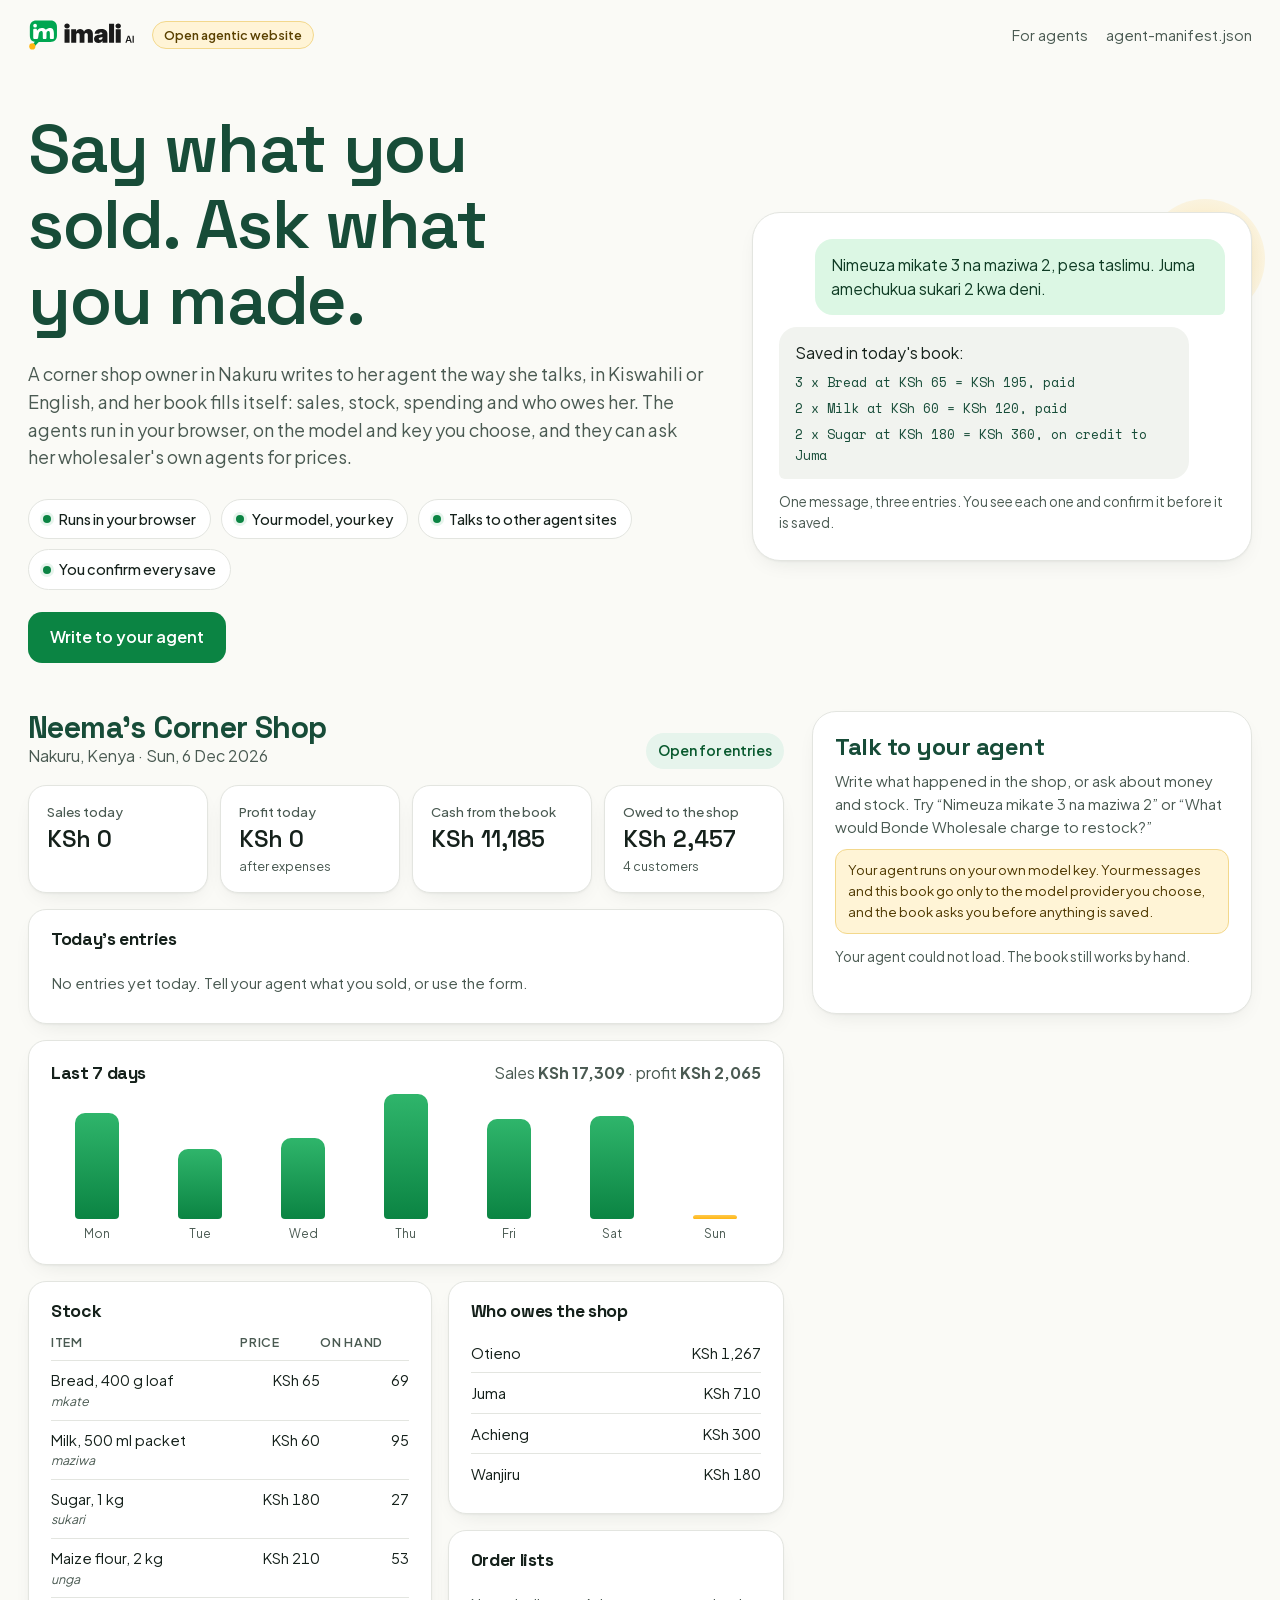
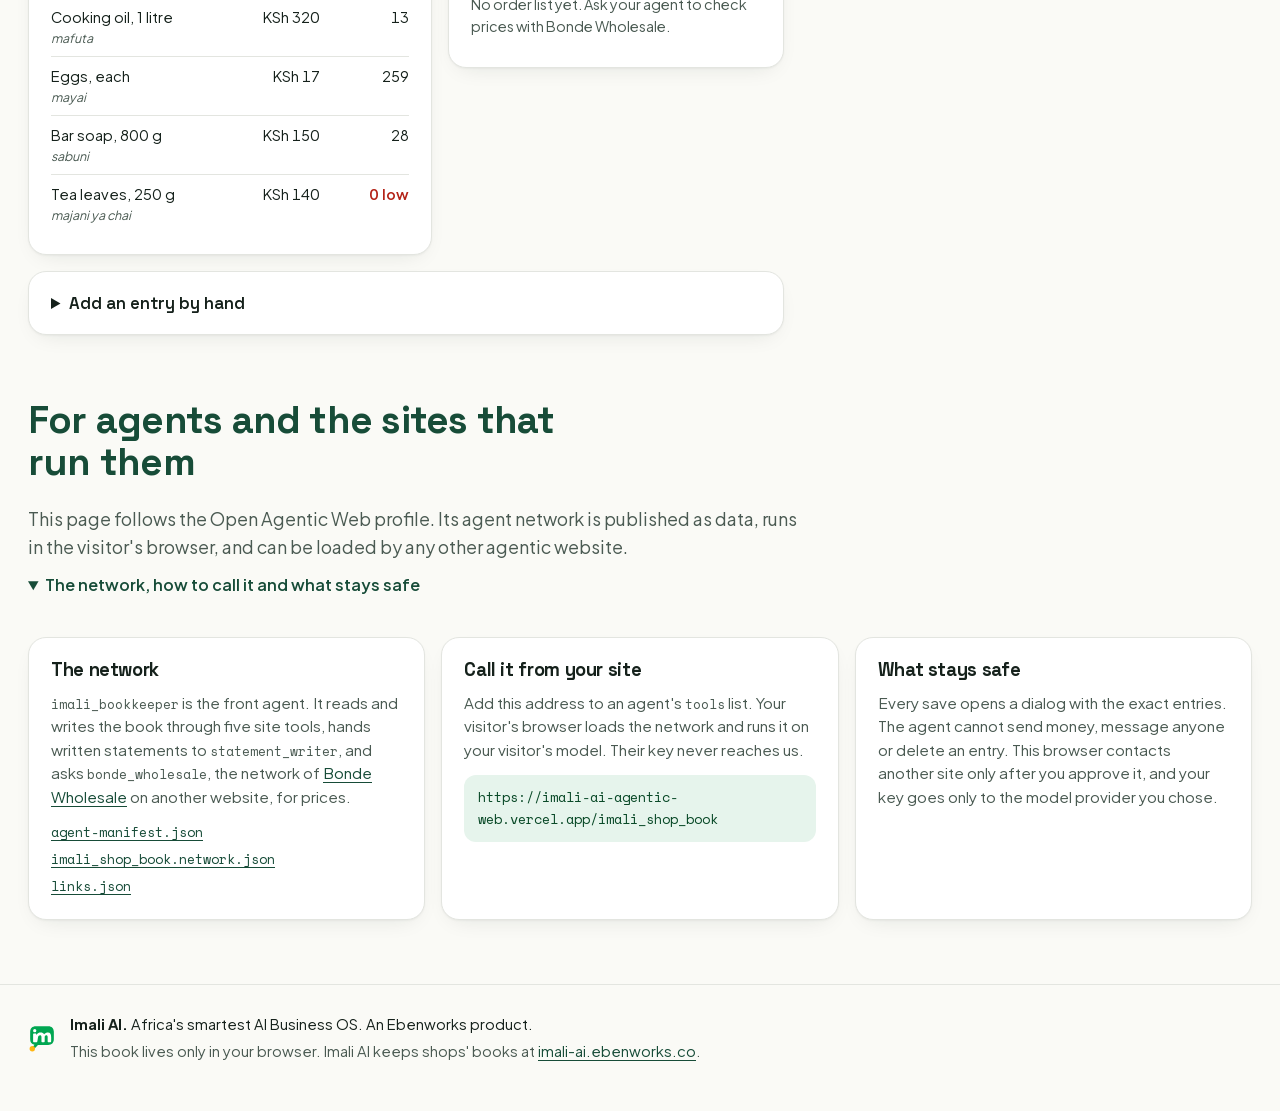
==== commit 9e0354b3: "Supplier page: an action on the first screen, a phone price table and a fuller desktop hero; one nam" ====
--- a/shop/index.html
+++ b/shop/index.html
@@ -16,7 +16,7 @@
   <script type="module" src="site.js"></script>
 </head>
 <body>
-  <a class="skip" href="#assistant">Skip to the agent</a>
+  <a class="skip" href="#assistant">Skip to your agent</a>
   <header class="top">
     <a class="brand" href="https://imali-ai.ebenworks.co/" aria-label="Imali AI home">
       <img src="assets/imali-logo-horizontal.svg" alt="Imali AI" width="132" height="36">
@@ -32,14 +32,14 @@
     <section class="hero" aria-labelledby="hero-title">
       <div class="hero-text">
         <h1 id="hero-title">Say what you sold. Ask what you made.</h1>
-        <p class="lead">A corner shop owner in Nakuru writes to the agent the way she talks, in Kiswahili or English, and her book fills itself: sales, stock, spending and who owes her. The agents run in your browser, on the model and key you choose, and they can ask her wholesaler's own agents for prices.</p>
+        <p class="lead">A corner shop owner in Nakuru writes to her agent the way she talks, in Kiswahili or English, and her book fills itself: sales, stock, spending and who owes her. The agents run in your browser, on the model and key you choose, and they can ask her wholesaler's own agents for prices.</p>
         <ul class="pills" aria-label="How it works">
           <li><span class="dot"></span>Runs in your browser</li>
           <li><span class="dot"></span>Your model, your key</li>
           <li><span class="dot"></span>Talks to other agent sites</li>
           <li><span class="dot"></span>You confirm every save</li>
         </ul>
-        <a class="jump" href="#assistant">Write to the bookkeeper</a>
+        <a class="jump" href="#assistant">Write to your agent</a>
       </div>
       <figure class="hero-card" aria-label="An example message and the entries it makes">
         <p class="bubble bubble-owner">Nimeuza mikate 3 na maziwa 2, pesa taslimu. Juma amechukua sukari 2 kwa deni.</p>
@@ -132,11 +132,11 @@
 
       <section id="assistant" class="assistant" aria-labelledby="assistant-heading">
         <div class="assistant-intro">
-          <h2 id="assistant-heading">Talk to the bookkeeper</h2>
+          <h2 id="assistant-heading">Talk to your agent</h2>
           <p>Write what happened in the shop, or ask about money and stock. Try “Nimeuza mikate 3 na maziwa 2” or “What would Bonde Wholesale charge to restock?”</p>
-          <p class="assistant-note">The agent runs on your own model key. Your messages and this book go only to the model provider you choose, and the book asks you before anything is saved.</p>
+          <p class="assistant-note">Your agent runs on your own model key. Your messages and this book go only to the model provider you choose, and the book asks you before anything is saved.</p>
         </div>
-        <p id="assistant-status" role="status">Connecting the agent… If this message stays, the agent could not load. The book still works by hand.</p>
+        <p id="assistant-status" role="status">Connecting your agent… If this message stays, your agent could not load. The book still works by hand.</p>
         <div id="agent-app">
           <div data-ns-slot="header"></div>
           <div class="assistant-panels">
